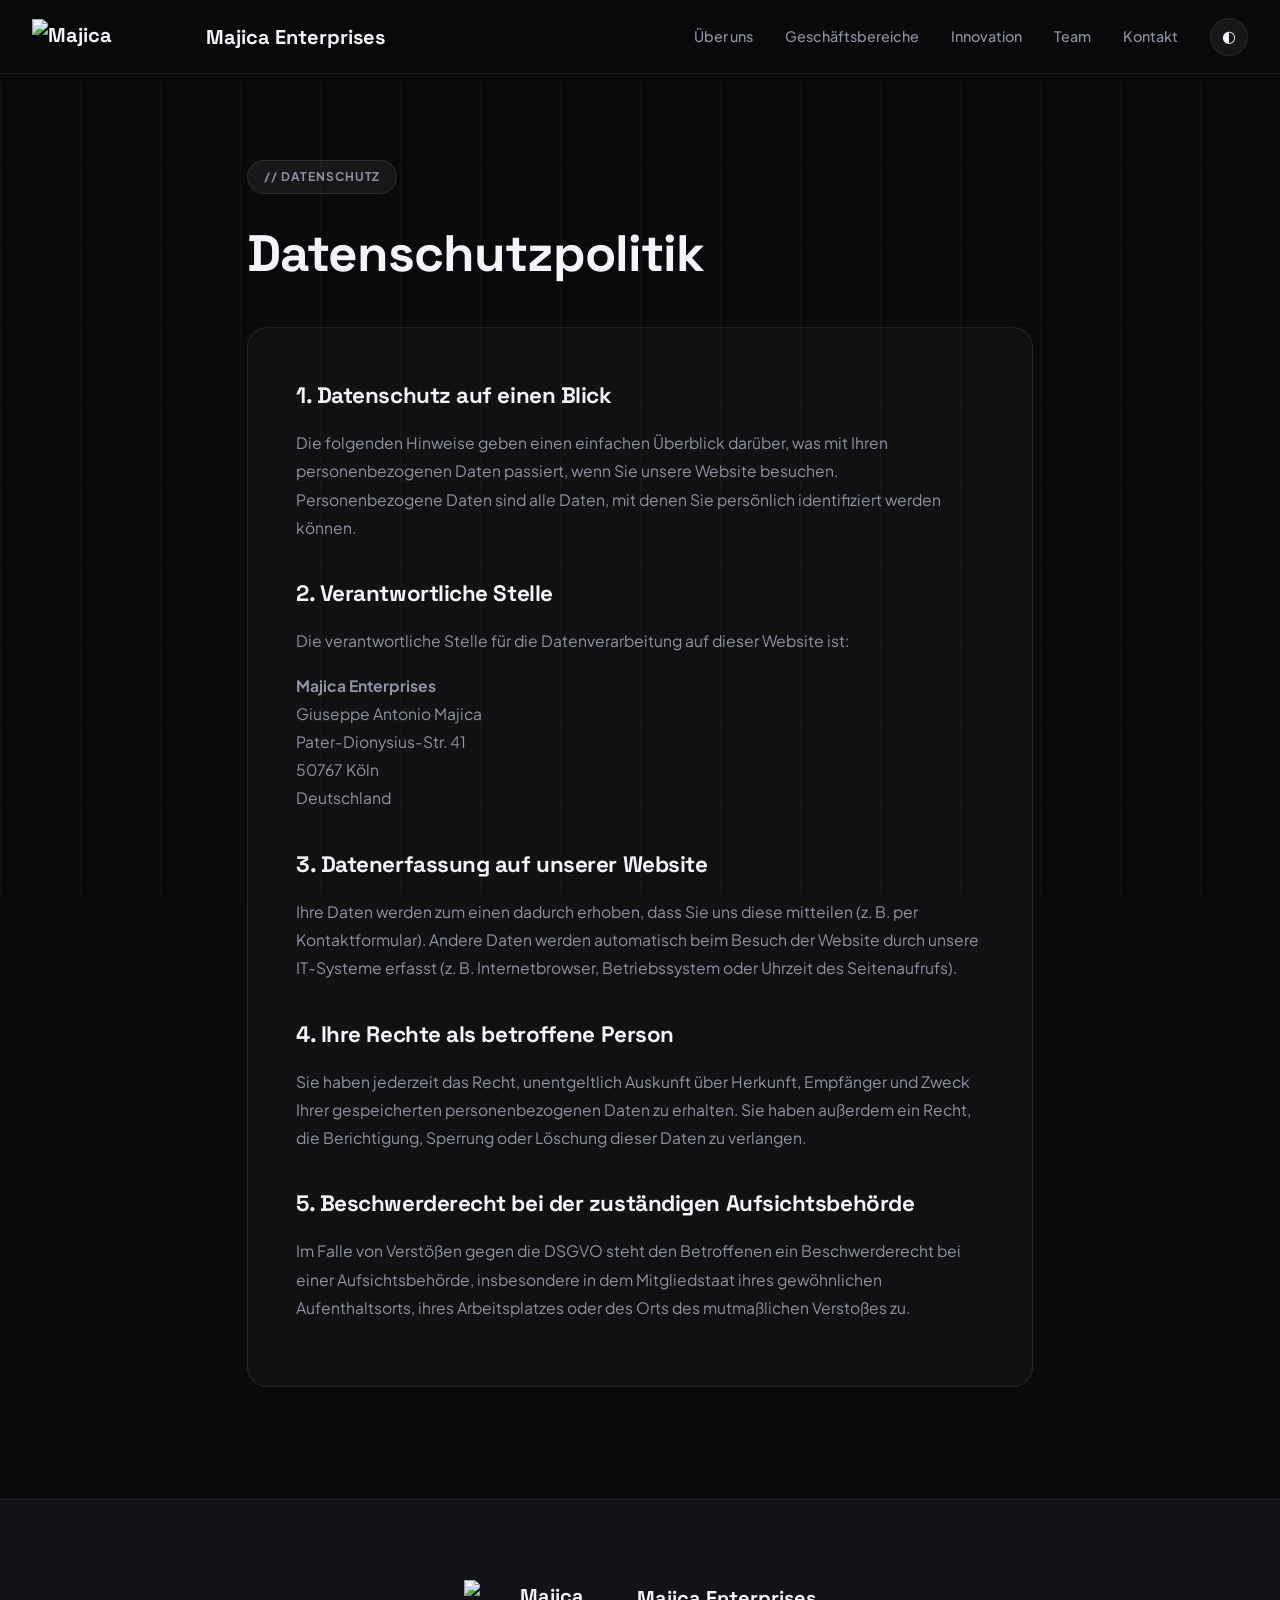
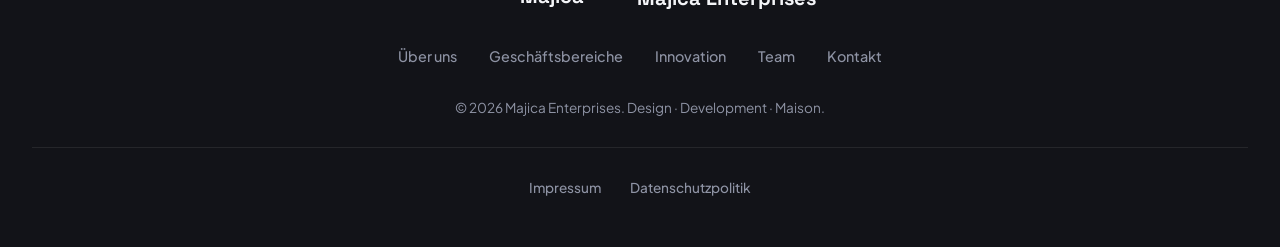
==== datenschutz/index.html @ 9a57e598 "Add files via upload" ====
<!DOCTYPE html>
<html lang="de" data-theme="dark">
<head>
    <meta charset="UTF-8">
    <meta name="viewport" content="width=device-width, initial-scale=1.0">
    <title>Datenschutzpolitik | Majica Enterprises</title>
    <link rel="stylesheet" href="../assets/style.css">
</head>
<body>
    <div class="bg-grid"></div>
    
    <nav>
        <div class="nav-container">
            <a href="../index.html" class="logo">

                <img src="../assets/logo-white.png" alt="Majica Enterprises Logo" class="logo-icon logo-for-dark-theme">
                <img src="../assets/logo-black.png" alt="Majica Enterprises Logo" class="logo-icon logo-for-light-theme">
    
                Majica Enterprises
            </a>
            <div class="nav-links">
                <a href="../ueber-uns/index.html">Über uns</a>
                <a href="../geschaeftsbereiche/index.html">Geschäftsbereiche</a>
                <a href="../innovation/index.html">Innovation</a>
                <a href="../team/index.html">Team</a>
                <a href="../kontakt/index.html">Kontakt</a>
                <button id="theme-toggle" title="Designmodus anpassen">◐</button>
            </div>
        </div>
    </nav>


    <section class="section" style="padding-top: 10rem;">
        <div class="container fade-up" style="max-width: 850px;">
            <div class="section-tag">// DATENSCHUTZ</div>
            <h1 style="font-size: 3.2rem; margin-bottom: 2rem;">Datenschutzpolitik</h1>
            
            <div class="legal-box">
                <h2>1. Datenschutz auf einen Blick</h2>
                <p>
                    Die folgenden Hinweise geben einen einfachen Überblick darüber, was mit Ihren personenbezogenen Daten passiert, wenn Sie unsere Website besuchen. Personenbezogene Daten sind alle Daten, mit denen Sie persönlich identifiziert werden können.
                </p>

                <h2>2. Verantwortliche Stelle</h2>
                <p>
                    Die verantwortliche Stelle für die Datenverarbeitung auf dieser Website ist:
                </p>
                <p>
                    <strong>Majica Enterprises</strong><br>
                    Giuseppe Antonio Majica<br>
                    Pater-Dionysius-Str. 41<br>
                    50767 Köln<br>
                    Deutschland
                </p>

                <h2>3. Datenerfassung auf unserer Website</h2>
                <p>
                    Ihre Daten werden zum einen dadurch erhoben, dass Sie uns diese mitteilen (z. B. per Kontaktformular). Andere Daten werden automatisch beim Besuch der Website durch unsere IT-Systeme erfasst (z. B. Internetbrowser, Betriebssystem oder Uhrzeit des Seitenaufrufs).
                </p>

                <h2>4. Ihre Rechte als betroffene Person</h2>
                <p>
                    Sie haben jederzeit das Recht, unentgeltlich Auskunft über Herkunft, Empfänger und Zweck Ihrer gespeicherten personenbezogenen Daten zu erhalten. Sie haben außerdem ein Recht, die Berichtigung, Sperrung oder Löschung dieser Daten zu verlangen.
                </p>

                <h2>5. Beschwerderecht bei der zuständigen Aufsichtsbehörde</h2>
                <p>
                    Im Falle von Verstößen gegen die DSGVO steht den Betroffenen ein Beschwerderecht bei einer Aufsichtsbehörde, insbesondere in dem Mitgliedstaat ihres gewöhnlichen Aufenthaltsorts, ihres Arbeitsplatzes oder des Orts des mutmaßlichen Verstoßes zu.
                </p>
            </div>
        </div>
    </section>


    <footer>
        <div class="container">
            <a href="../index.html" class="logo" style="justify-content: center; margin-bottom: 1.2rem;">

                <img src="../assets/logo-white.png" alt="Majica Enterprises Logo" class="logo-icon logo-for-dark-theme">
                <img src="../assets/logo-black.png" alt="Majica Enterprises Logo" class="logo-icon logo-for-light-theme">
    
                Majica Enterprises
            </a>
            <div class="footer-links">
                <a href="../ueber-uns/index.html">Über uns</a>
                <a href="../geschaeftsbereiche/index.html">Geschäftsbereiche</a>
                <a href="../innovation/index.html">Innovation</a>
                <a href="../team/index.html">Team</a>
                <a href="../kontakt/index.html">Kontakt</a>
            </div>
            <p style="color: var(--text-muted); font-size: 0.85rem; margin-top: 1rem;">© 2026 Majica Enterprises. Design · Development · Maison.</p>
            <div class="footer-legal">
                <a href="../impressum/index.html">Impressum</a>
                <a href="../datenschutz/index.html">Datenschutzpolitik</a>
            </div>
        </div>
    </footer>

    <script src="../assets/main.js"></script>
</body>
</html>
---- assets/style.css ----
@import url('https://fonts.googleapis.com/css2?family=Plus+Jakarta+Sans:wght@300;400;500;600;700&family=Space+Grotesk:wght@500;600;700&display=swap');

:root {
  --bg-main: #0A0A0C;
  --bg-sec: #121318;
  --text-main: #F4F5F8;
  --text-muted: #8E93A4;
  --card-bg: rgba(255, 255, 255, 0.03);
  --card-border: rgba(255, 255, 255, 0.08);
  --accent: #FFFFFF;
  --accent-soft: rgba(255, 255, 255, 0.06);
  --shadow-sm: 0 4px 20px rgba(0,0,0,0.5);
  --shadow-lg: 0 25px 50px rgba(0,0,0,0.8);
  --nav-bg: rgba(10, 10, 12, 0.85);
  --radius: 20px;
  --radius-sm: 12px;
  --transition: 0.35s cubic-bezier(0.16, 1, 0.3, 1);
}

[data-theme="light"] {
  --bg-main: #FAFAFC;
  --bg-sec: #F0F2F5;
  --text-main: #0D0E11;
  --text-muted: #626673;
  --card-bg: rgba(255, 255, 255, 0.8);
  --card-border: rgba(0, 0, 0, 0.08);
  --accent: #111111;
  --accent-soft: rgba(0, 0, 0, 0.04);
  --shadow-sm: 0 4px 20px rgba(0,0,0,0.05);
  --shadow-lg: 0 20px 40px rgba(0,0,0,0.1);
  --nav-bg: rgba(250, 250, 252, 0.85);
}

* { box-sizing: border-box; margin: 0; padding: 0; }

body {
  font-family: 'Plus Jakarta Sans', -apple-system, BlinkMacSystemFont, sans-serif;
  background-color: var(--bg-main);
  color: var(--text-main);
  line-height: 1.6;
  overflow-x: hidden;
  transition: background-color var(--transition), color var(--transition);
  -webkit-font-smoothing: antialiased;
}

h1, h2, h3, h4 { font-family: 'Space Grotesk', sans-serif; font-weight: 700; letter-spacing: -0.02em; }

.bg-grid {
  position: fixed; inset: 0; z-index: -1; pointer-events: none;
  background-image: linear-gradient(var(--card-border) 1px, transparent 1px), linear-gradient(90deg, var(--card-border) 1px, transparent 1px);
  background-size: 80px 80px;
  opacity: 0.3;
}

/* Navigation & Logo */
nav {
  position: fixed; top: 0; width: 100%; z-index: 100;
  background: var(--nav-bg); backdrop-filter: blur(20px); -webkit-backdrop-filter: blur(20px);
  border-bottom: 1px solid var(--card-border);
}
.nav-container {
  max-width: 1280px; margin: 0 auto; padding: 1.1rem 2rem;
  display: flex; justify-content: space-between; align-items: center;
}
.logo {
  font-family: 'Space Grotesk', sans-serif; font-size: 1.25rem; font-weight: 700;
  text-decoration: none; color: var(--text-main); display: flex; align-items: center; gap: 0.85rem;
}

/* LOGO IMAGE STYLING */
.logo-icon {
  height: 36px;
  width: auto;
  max-width: 160px;
  object-fit: contain;
  display: block;
  transition: filter var(--transition), opacity var(--transition);
}

/* 2-FILE METHOD: Show/Hide based on Theme */
[data-theme="dark"] .logo-for-light-theme { display: none !important; }
[data-theme="dark"] .logo-for-dark-theme { display: inline-block !important; }

[data-theme="light"] .logo-for-light-theme { display: inline-block !important; }
[data-theme="light"] .logo-for-dark-theme { display: none !important; }

/* 1-FILE METHOD: Auto Invert if user only uses logo.png */
[data-theme="light"] .logo-auto-invert {
  filter: brightness(0);
}

.nav-links { display: flex; gap: 2rem; align-items: center; }
.nav-links a {
  text-decoration: none; color: var(--text-muted); font-size: 0.9rem; font-weight: 500;
  transition: color var(--transition);
}
.nav-links a:hover, .nav-links a.active { color: var(--text-main); }
#theme-toggle {
  background: var(--accent-soft); border: 1px solid var(--card-border); cursor: pointer;
  color: var(--text-main); font-size: 1rem; display: flex; align-items: center; justify-content: center;
  width: 38px; height: 38px; border-radius: 50%; transition: all var(--transition);
}
#theme-toggle:hover { transform: scale(1.08); border-color: var(--text-main); }

/* Layout & Containers */
.container { max-width: 1280px; margin: 0 auto; padding: 0 2rem; }
.section { padding: 7rem 0; position: relative; }
.text-center { text-align: center; }
.gradient-text { background: linear-gradient(135deg, var(--text-main) 30%, var(--text-muted) 100%); -webkit-background-clip: text; -webkit-text-fill-color: transparent; }

.section-tag {
  display: inline-flex; align-items: center; gap: 0.5rem;
  padding: 0.4rem 1rem; border-radius: 30px;
  background: var(--accent-soft); border: 1px solid var(--card-border);
  font-size: 0.75rem; font-weight: 700; text-transform: uppercase; letter-spacing: 0.08em;
  color: var(--text-muted); margin-bottom: 1.2rem;
}

/* APPLE-STYLE 3D SCROLL REVEAL HERO */
.scroll-hero-container { height: 300vh; position: relative; }
.scroll-hero-sticky {
  position: sticky; top: 0; height: 100vh;
  display: flex; flex-direction: column; align-items: center; justify-content: center;
  overflow: hidden; perspective: 1200px;
}

.hero-header-reveal {
  text-align: center; margin-bottom: 2rem;
  transition: opacity 0.3s ease, transform 0.3s ease;
}
.hero-header-reveal h1 { font-size: 4.2rem; line-height: 1.1; margin-bottom: 0.8rem; }
.hero-header-reveal p { font-size: 1.25rem; color: var(--text-muted); max-width: 680px; margin: 0 auto; }

.reveal-stage {
  width: 90%; max-width: 1100px;
  background: var(--bg-sec);
  border: 1px solid var(--card-border);
  border-radius: 28px;
  padding: 3rem;
  box-shadow: var(--shadow-lg);
  transform-style: preserve-3d;
  will-change: transform, opacity, filter;
  transform: rotateX(55deg) translateY(120px) scale(0.65);
  opacity: 0;
  filter: blur(12px);
  transition: border-color var(--transition);
}

.reveal-grid { display: grid; grid-template-columns: repeat(3, 1fr); gap: 2rem; }

.reveal-card {
  background: var(--card-bg); border: 1px solid var(--card-border);
  border-radius: var(--radius); padding: 2.2rem;
  transition: all 0.4s cubic-bezier(0.16, 1, 0.3, 1);
  display: flex; flex-direction: column; justify-content: space-between;
  min-height: 280px; position: relative; overflow: hidden;
  opacity: 0.4;
  transform: translateY(20px);
}

.reveal-card.active {
  opacity: 1;
  transform: translateY(0);
  border-color: var(--text-main);
  background: var(--accent-soft);
  box-shadow: 0 10px 35px rgba(0,0,0,0.3);
}

.reveal-num {
  font-family: 'Space Grotesk'; font-size: 3rem; font-weight: 700;
  opacity: 0.15; position: absolute; top: 1.2rem; right: 1.5rem;
}
.reveal-card h3 { font-size: 1.4rem; margin-bottom: 0.6rem; margin-top: 1rem; }
.reveal-card p { font-size: 0.92rem; color: var(--text-muted); line-height: 1.6; }

.reveal-indicator { display: flex; gap: 0.5rem; justify-content: center; margin-top: 2.5rem; }
.dot {
  width: 32px; height: 4px; border-radius: 4px; background: var(--card-border);
  transition: all 0.3s ease;
}
.dot.active { background: var(--text-main); width: 50px; }

/* Cards & Grid */
.grid { display: grid; grid-template-columns: repeat(auto-fit, minmax(320px, 1fr)); gap: 2rem; }
.card {
  background: var(--card-bg); border: 1px solid var(--card-border); border-radius: var(--radius);
  padding: 2.5rem; box-shadow: var(--shadow-sm); transition: all var(--transition);
}
.card:hover { transform: translateY(-6px); box-shadow: var(--shadow-lg); border-color: var(--text-main); }

/* Buttons */
.btn {
  display: inline-flex; align-items: center; justify-content: center; gap: 0.6rem; padding: 0.95rem 2.2rem; border-radius: 30px; font-weight: 600; text-decoration: none;
  transition: all var(--transition); cursor: pointer; border: none; font-family: 'Plus Jakarta Sans'; font-size: 0.95rem;
}
.btn-primary { background: var(--text-main); color: var(--bg-main); box-shadow: var(--shadow-sm); }
.btn-primary:hover { transform: translateY(-2px); opacity: 0.92; box-shadow: var(--shadow-lg); }
.btn-secondary { background: var(--accent-soft); color: var(--text-main); border: 1px solid var(--card-border); }
.btn-secondary:hover { background: var(--card-border); border-color: var(--text-main); }

/* Form Elements */
input, textarea { width: 100%; padding: 1rem 1.2rem; margin-bottom: 1.2rem; border-radius: 12px; border: 1px solid var(--card-border); background: var(--bg-sec); color: var(--text-main); font-family: 'Plus Jakarta Sans'; font-size: 0.95rem; transition: border-color var(--transition); }
input:focus, textarea:focus { outline: none; border-color: var(--text-main); }

/* Animations */
.fade-up { opacity: 0; transform: translateY(25px); transition: opacity 0.7s ease-out, transform 0.7s ease-out; }
.fade-up.is-visible { opacity: 1; transform: translateY(0); }

/* Legal Text Styles */
.legal-box {
  background: var(--card-bg); border: 1px solid var(--card-border); border-radius: var(--radius); padding: 3rem; line-height: 1.8;
}
.legal-box h2 { font-size: 1.4rem; margin-top: 2rem; margin-bottom: 0.8rem; color: var(--text-main); }
.legal-box h2:first-child { margin-top: 0; }
.legal-box p, .legal-box address { font-style: normal; color: var(--text-muted); margin-bottom: 1rem; font-size: 0.98rem; }
.legal-box a { color: var(--text-main); text-decoration: underline; word-break: break-all; }

/* Footer */
footer { background: var(--bg-sec); padding: 5rem 0 3rem; border-top: 1px solid var(--card-border); text-align: center; }
.footer-links { display: flex; justify-content: center; gap: 2rem; margin: 1.8rem 0; flex-wrap: wrap; }
.footer-links a { color: var(--text-muted); text-decoration: none; font-size: 0.9rem; transition: color var(--transition); font-weight: 500; }
.footer-links a:hover { color: var(--text-main); }
.footer-legal { display: flex; justify-content: center; gap: 1.8rem; margin-top: 1.8rem; border-top: 1px solid var(--card-border); padding-top: 1.8rem; }
.footer-legal a { color: var(--text-muted); font-size: 0.85rem; text-decoration: none; font-weight: 500; transition: color var(--transition); }
.footer-legal a:hover { color: var(--text-main); }

@media (max-width: 992px) {
  .hero-header-reveal h1 { font-size: 2.8rem; }
  .reveal-grid { grid-template-columns: 1fr; gap: 1rem; }
  .scroll-hero-container { height: auto; }
  .scroll-hero-sticky { position: relative; height: auto; padding: 7rem 0 3rem; }
  .reveal-stage { transform: none !important; opacity: 1 !important; filter: none !important; width: 100%; padding: 1.5rem; }
  .reveal-card { opacity: 1 !important; transform: none !important; }
}
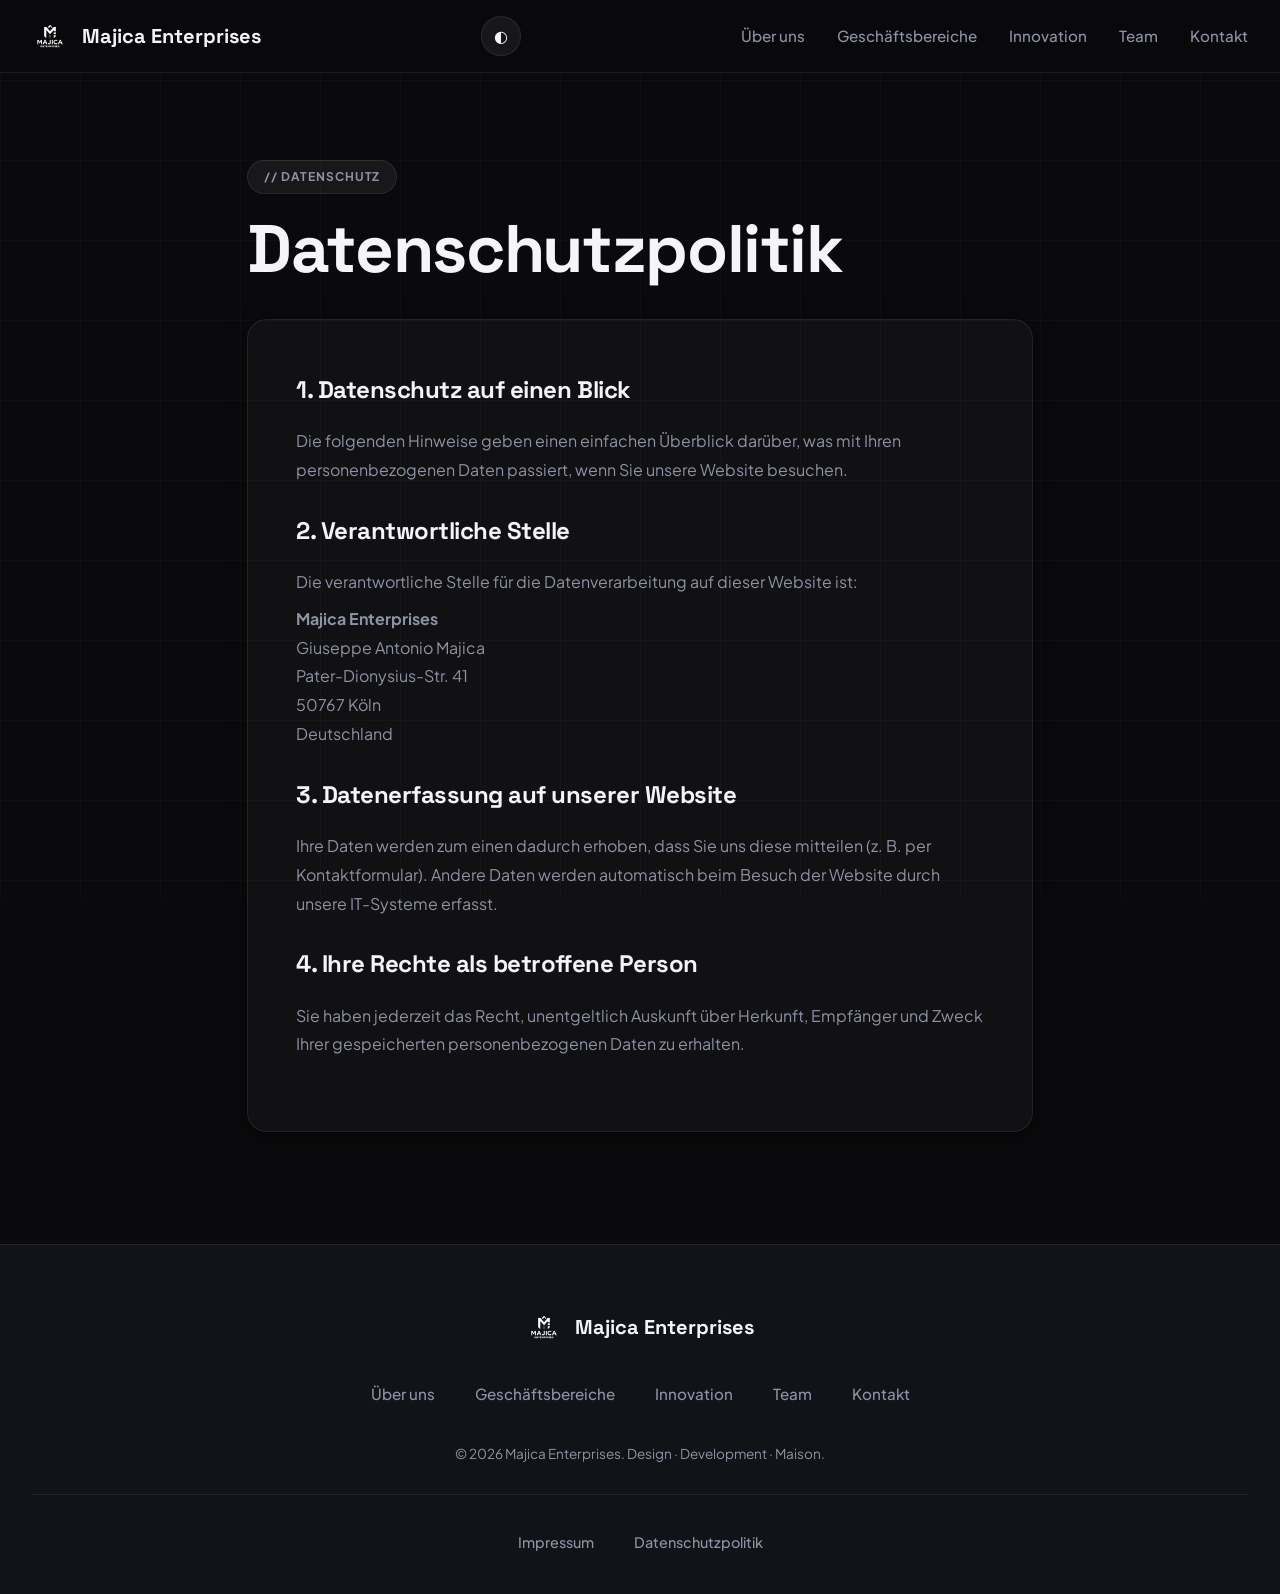
==== commit 01904383: "Add files via upload" ====
--- a/datenschutz/index.html
+++ b/datenschutz/index.html
@@ -2,9 +2,48 @@
 <html lang="de" data-theme="dark">
 <head>
     <meta charset="UTF-8">
-    <meta name="viewport" content="width=device-width, initial-scale=1.0">
+    <meta name="viewport" content="width=device-width, initial-scale=1.0, maximum-scale=5.0">
     <title>Datenschutzpolitik | Majica Enterprises</title>
+    
+    <!-- SEO Meta Tags -->
+    <meta name="description" content="Datenschutzerklärung von Majica Enterprises. Informationen zur Erfassung und Verarbeitung Ihrer Daten.">
+    <meta name="author" content="Majica Enterprises">
+    <meta name="robots" content="index, follow">
+    
+    <!-- Open Graph / Social Media -->
+    <meta property="og:title" content="Datenschutzpolitik | Majica Enterprises">
+    <meta property="og:description" content="Datenschutzerklärung von Majica Enterprises. Informationen zur Erfassung und Verarbeitung Ihrer Daten.">
+    <meta property="og:type" content="website">
+    <meta property="og:url" content="https://majica-enterprises.com/datenschutz/">
+    <meta property="og:site_name" content="Majica Enterprises">
+    
+    <!-- Twitter Card -->
+    <meta name="twitter:card" content="summary_large_image">
+    <meta name="twitter:title" content="Datenschutzpolitik | Majica Enterprises">
+    <meta name="twitter:description" content="Datenschutzerklärung von Majica Enterprises. Informationen zur Erfassung und Verarbeitung Ihrer Daten.">
+    
+    <!-- Favicons (Safari & Alle Browser Kompatibilität) -->
+    <link rel="icon" type="image/png" href="../assets/favicon.png">
+    <link rel="apple-touch-icon" href="../assets/favicon.png">
+    
+    <!-- Stylesheets -->
     <link rel="stylesheet" href="../assets/style.css">
+    
+    <!-- JSON-LD Structured Data -->
+    <script type="application/ld+json">
+    {
+      "@context": "https://schema.org",
+      "@type": "Organization",
+      "name": "Majica Enterprises",
+      "url": "https://majica-enterprises.com",
+      "logo": "https://majica-enterprises.com/assets/logo-white.png",
+      "contactPoint": {
+        "@type": "ContactPoint",
+        "email": "kontakt@majica-enterprises.com",
+        "contactType": "customer service"
+      }
+    }
+    </script>
 </head>
 <body>
     <div class="bg-grid"></div>
@@ -18,34 +57,40 @@
     
                 Majica Enterprises
             </a>
-            <div class="nav-links">
+            
+            <div class="nav-actions">
+                <button id="theme-toggle" title="Designmodus anpassen" aria-label="Theme umschalten">◐</button>
+                <button class="mobile-menu-btn" id="mobile-menu-btn" aria-label="Menü öffnen">☰</button>
+            </div>
+            
+            <div class="nav-links" id="nav-links">
                 <a href="../ueber-uns/index.html">Über uns</a>
                 <a href="../geschaeftsbereiche/index.html">Geschäftsbereiche</a>
                 <a href="../innovation/index.html">Innovation</a>
                 <a href="../team/index.html">Team</a>
                 <a href="../kontakt/index.html">Kontakt</a>
-                <button id="theme-toggle" title="Designmodus anpassen">◐</button>
             </div>
         </div>
     </nav>
 
+    <main>
 
-    <section class="section" style="padding-top: 10rem;">
+    <section class="section" style="padding-top: clamp(6rem, 15vw, 10rem);">
         <div class="container fade-up" style="max-width: 850px;">
             <div class="section-tag">// DATENSCHUTZ</div>
-            <h1 style="font-size: 3.2rem; margin-bottom: 2rem;">Datenschutzpolitik</h1>
+            <h1>Datenschutzpolitik</h1>
             
-            <div class="legal-box">
-                <h2>1. Datenschutz auf einen Blick</h2>
-                <p>
-                    Die folgenden Hinweise geben einen einfachen Überblick darüber, was mit Ihren personenbezogenen Daten passiert, wenn Sie unsere Website besuchen. Personenbezogene Daten sind alle Daten, mit denen Sie persönlich identifiziert werden können.
+            <div class="card" style="margin-top: 2rem; padding: clamp(2rem, 4vw, 3rem); line-height: 1.8;">
+                <h2 style="font-size: 1.5rem;">1. Datenschutz auf einen Blick</h2>
+                <p style="color: var(--text-muted); margin-bottom: 1.5rem;">
+                    Die folgenden Hinweise geben einen einfachen Überblick darüber, was mit Ihren personenbezogenen Daten passiert, wenn Sie unsere Website besuchen.
                 </p>
 
-                <h2>2. Verantwortliche Stelle</h2>
-                <p>
+                <h2 style="font-size: 1.5rem;">2. Verantwortliche Stelle</h2>
+                <p style="color: var(--text-muted); margin-bottom: 0.5rem;">
                     Die verantwortliche Stelle für die Datenverarbeitung auf dieser Website ist:
                 </p>
-                <p>
+                <p style="color: var(--text-muted); margin-bottom: 1.5rem;">
                     <strong>Majica Enterprises</strong><br>
                     Giuseppe Antonio Majica<br>
                     Pater-Dionysius-Str. 41<br>
@@ -53,24 +98,20 @@
                     Deutschland
                 </p>
 
-                <h2>3. Datenerfassung auf unserer Website</h2>
-                <p>
-                    Ihre Daten werden zum einen dadurch erhoben, dass Sie uns diese mitteilen (z. B. per Kontaktformular). Andere Daten werden automatisch beim Besuch der Website durch unsere IT-Systeme erfasst (z. B. Internetbrowser, Betriebssystem oder Uhrzeit des Seitenaufrufs).
+                <h2 style="font-size: 1.5rem;">3. Datenerfassung auf unserer Website</h2>
+                <p style="color: var(--text-muted); margin-bottom: 1.5rem;">
+                    Ihre Daten werden zum einen dadurch erhoben, dass Sie uns diese mitteilen (z. B. per Kontaktformular). Andere Daten werden automatisch beim Besuch der Website durch unsere IT-Systeme erfasst.
                 </p>
 
-                <h2>4. Ihre Rechte als betroffene Person</h2>
-                <p>
-                    Sie haben jederzeit das Recht, unentgeltlich Auskunft über Herkunft, Empfänger und Zweck Ihrer gespeicherten personenbezogenen Daten zu erhalten. Sie haben außerdem ein Recht, die Berichtigung, Sperrung oder Löschung dieser Daten zu verlangen.
-                </p>
-
-                <h2>5. Beschwerderecht bei der zuständigen Aufsichtsbehörde</h2>
-                <p>
-                    Im Falle von Verstößen gegen die DSGVO steht den Betroffenen ein Beschwerderecht bei einer Aufsichtsbehörde, insbesondere in dem Mitgliedstaat ihres gewöhnlichen Aufenthaltsorts, ihres Arbeitsplatzes oder des Orts des mutmaßlichen Verstoßes zu.
+                <h2 style="font-size: 1.5rem;">4. Ihre Rechte als betroffene Person</h2>
+                <p style="color: var(--text-muted); margin-bottom: 1.5rem;">
+                    Sie haben jederzeit das Recht, unentgeltlich Auskunft über Herkunft, Empfänger und Zweck Ihrer gespeicherten personenbezogenen Daten zu erhalten.
                 </p>
             </div>
         </div>
     </section>
 
+    </main>
 
     <footer>
         <div class="container">
--- a/assets/style.css
+++ b/assets/style.css
@@ -33,6 +33,10 @@
 
 * { box-sizing: border-box; margin: 0; padding: 0; }
 
+html {
+  scroll-behavior: smooth;
+}
+
 body {
   font-family: 'Plus Jakarta Sans', -apple-system, BlinkMacSystemFont, sans-serif;
   background-color: var(--bg-main);
@@ -43,7 +47,11 @@
   -webkit-font-smoothing: antialiased;
 }
 
-h1, h2, h3, h4 { font-family: 'Space Grotesk', sans-serif; font-weight: 700; letter-spacing: -0.02em; }
+/* Fluid Typography for perfect scaling on all devices */
+h1 { font-family: 'Space Grotesk', sans-serif; font-weight: 700; letter-spacing: -0.02em; font-size: clamp(2.5rem, 6vw, 4.2rem); line-height: 1.1; margin-bottom: 0.8rem; }
+h2 { font-family: 'Space Grotesk', sans-serif; font-weight: 700; letter-spacing: -0.02em; font-size: clamp(2rem, 4.5vw, 3.5rem); margin-bottom: 1rem; }
+h3 { font-family: 'Space Grotesk', sans-serif; font-weight: 700; letter-spacing: -0.01em; font-size: clamp(1.2rem, 2vw, 1.5rem); margin-bottom: 0.6rem; margin-top: 1rem;}
+h4 { font-family: 'Space Grotesk', sans-serif; font-weight: 700; font-size: 1.2rem; }
 
 .bg-grid {
   position: fixed; inset: 0; z-index: -1; pointer-events: none;
@@ -54,57 +62,55 @@
 
 /* Navigation & Logo */
 nav {
-  position: fixed; top: 0; width: 100%; z-index: 100;
+  position: fixed; top: 0; width: 100%; z-index: 1000;
   background: var(--nav-bg); backdrop-filter: blur(20px); -webkit-backdrop-filter: blur(20px);
   border-bottom: 1px solid var(--card-border);
 }
 .nav-container {
-  max-width: 1280px; margin: 0 auto; padding: 1.1rem 2rem;
+  max-width: 1280px; margin: 0 auto; padding: 1rem 2rem;
   display: flex; justify-content: space-between; align-items: center;
 }
 .logo {
   font-family: 'Space Grotesk', sans-serif; font-size: 1.25rem; font-weight: 700;
   text-decoration: none; color: var(--text-main); display: flex; align-items: center; gap: 0.85rem;
-}
-
-/* LOGO IMAGE STYLING */
+  z-index: 1001;
+}
+
 .logo-icon {
-  height: 36px;
-  width: auto;
-  max-width: 160px;
-  object-fit: contain;
-  display: block;
+  height: 36px; width: auto; max-width: 160px; object-fit: contain; display: block;
   transition: filter var(--transition), opacity var(--transition);
 }
 
-/* 2-FILE METHOD: Show/Hide based on Theme */
 [data-theme="dark"] .logo-for-light-theme { display: none !important; }
 [data-theme="dark"] .logo-for-dark-theme { display: inline-block !important; }
-
 [data-theme="light"] .logo-for-light-theme { display: inline-block !important; }
 [data-theme="light"] .logo-for-dark-theme { display: none !important; }
 
-/* 1-FILE METHOD: Auto Invert if user only uses logo.png */
-[data-theme="light"] .logo-auto-invert {
-  filter: brightness(0);
-}
-
+/* Desktop Navigation */
 .nav-links { display: flex; gap: 2rem; align-items: center; }
 .nav-links a {
-  text-decoration: none; color: var(--text-muted); font-size: 0.9rem; font-weight: 500;
+  text-decoration: none; color: var(--text-muted); font-size: 0.95rem; font-weight: 500;
   transition: color var(--transition);
 }
 .nav-links a:hover, .nav-links a.active { color: var(--text-main); }
+
 #theme-toggle {
   background: var(--accent-soft); border: 1px solid var(--card-border); cursor: pointer;
   color: var(--text-main); font-size: 1rem; display: flex; align-items: center; justify-content: center;
-  width: 38px; height: 38px; border-radius: 50%; transition: all var(--transition);
+  width: 40px; height: 40px; border-radius: 50%; transition: all var(--transition);
 }
 #theme-toggle:hover { transform: scale(1.08); border-color: var(--text-main); }
 
+/* Mobile Menu Button */
+.mobile-menu-btn {
+  display: none; background: transparent; border: none; color: var(--text-main);
+  font-size: 1.8rem; cursor: pointer; z-index: 1001; width: 44px; height: 44px;
+  align-items: center; justify-content: center;
+}
+
 /* Layout & Containers */
-.container { max-width: 1280px; margin: 0 auto; padding: 0 2rem; }
-.section { padding: 7rem 0; position: relative; }
+.container { max-width: 1280px; margin: 0 auto; padding: 0 2rem; width: 100%; }
+.section { padding: clamp(4rem, 10vw, 7rem) 0; position: relative; }
 .text-center { text-align: center; }
 .gradient-text { background: linear-gradient(135deg, var(--text-main) 30%, var(--text-muted) 100%); -webkit-background-clip: text; -webkit-text-fill-color: transparent; }
 
@@ -121,77 +127,57 @@
 .scroll-hero-sticky {
   position: sticky; top: 0; height: 100vh;
   display: flex; flex-direction: column; align-items: center; justify-content: center;
-  overflow: hidden; perspective: 1200px;
-}
-
-.hero-header-reveal {
-  text-align: center; margin-bottom: 2rem;
-  transition: opacity 0.3s ease, transform 0.3s ease;
-}
-.hero-header-reveal h1 { font-size: 4.2rem; line-height: 1.1; margin-bottom: 0.8rem; }
-.hero-header-reveal p { font-size: 1.25rem; color: var(--text-muted); max-width: 680px; margin: 0 auto; }
+  overflow: hidden; perspective: 1200px; padding: 0 1rem;
+}
+
+.hero-header-reveal { text-align: center; margin-bottom: 2rem; transition: opacity 0.3s ease, transform 0.3s ease; width: 100%; }
+.hero-header-reveal p { font-size: clamp(1rem, 2vw, 1.25rem); color: var(--text-muted); max-width: 680px; margin: 0 auto; }
 
 .reveal-stage {
-  width: 90%; max-width: 1100px;
-  background: var(--bg-sec);
-  border: 1px solid var(--card-border);
-  border-radius: 28px;
-  padding: 3rem;
-  box-shadow: var(--shadow-lg);
-  transform-style: preserve-3d;
-  will-change: transform, opacity, filter;
-  transform: rotateX(55deg) translateY(120px) scale(0.65);
-  opacity: 0;
-  filter: blur(12px);
+  width: 90%; max-width: 1100px; background: var(--bg-sec); border: 1px solid var(--card-border);
+  border-radius: 28px; padding: clamp(1.5rem, 4vw, 3rem); box-shadow: var(--shadow-lg);
+  transform-style: preserve-3d; will-change: transform, opacity, filter;
+  transform: rotateX(55deg) translateY(120px) scale(0.65); opacity: 0; filter: blur(12px);
   transition: border-color var(--transition);
 }
 
-.reveal-grid { display: grid; grid-template-columns: repeat(3, 1fr); gap: 2rem; }
+.reveal-grid { display: grid; grid-template-columns: repeat(3, 1fr); gap: clamp(1rem, 2vw, 2rem); }
 
 .reveal-card {
-  background: var(--card-bg); border: 1px solid var(--card-border);
-  border-radius: var(--radius); padding: 2.2rem;
-  transition: all 0.4s cubic-bezier(0.16, 1, 0.3, 1);
+  background: var(--card-bg); border: 1px solid var(--card-border); border-radius: var(--radius);
+  padding: clamp(1.5rem, 3vw, 2.2rem); transition: all 0.4s cubic-bezier(0.16, 1, 0.3, 1);
   display: flex; flex-direction: column; justify-content: space-between;
-  min-height: 280px; position: relative; overflow: hidden;
-  opacity: 0.4;
-  transform: translateY(20px);
+  min-height: 280px; position: relative; overflow: hidden; opacity: 0.4; transform: translateY(20px);
 }
 
 .reveal-card.active {
-  opacity: 1;
-  transform: translateY(0);
-  border-color: var(--text-main);
-  background: var(--accent-soft);
-  box-shadow: 0 10px 35px rgba(0,0,0,0.3);
-}
-
-.reveal-num {
-  font-family: 'Space Grotesk'; font-size: 3rem; font-weight: 700;
-  opacity: 0.15; position: absolute; top: 1.2rem; right: 1.5rem;
-}
-.reveal-card h3 { font-size: 1.4rem; margin-bottom: 0.6rem; margin-top: 1rem; }
-.reveal-card p { font-size: 0.92rem; color: var(--text-muted); line-height: 1.6; }
+  opacity: 1; transform: translateY(0); border-color: var(--text-main);
+  background: var(--accent-soft); box-shadow: 0 10px 35px rgba(0,0,0,0.3);
+}
+
+.reveal-num { font-family: 'Space Grotesk'; font-size: 3rem; font-weight: 700; opacity: 0.15; position: absolute; top: 1.2rem; right: 1.5rem; }
+.reveal-card p { font-size: 0.95rem; color: var(--text-muted); line-height: 1.6; }
 
 .reveal-indicator { display: flex; gap: 0.5rem; justify-content: center; margin-top: 2.5rem; }
-.dot {
-  width: 32px; height: 4px; border-radius: 4px; background: var(--card-border);
-  transition: all 0.3s ease;
-}
+.dot { width: 32px; height: 4px; border-radius: 4px; background: var(--card-border); transition: all 0.3s ease; }
 .dot.active { background: var(--text-main); width: 50px; }
 
 /* Cards & Grid */
-.grid { display: grid; grid-template-columns: repeat(auto-fit, minmax(320px, 1fr)); gap: 2rem; }
+.grid { display: grid; grid-template-columns: repeat(auto-fit, minmax(280px, 1fr)); gap: clamp(1.5rem, 3vw, 2.5rem); }
 .card {
   background: var(--card-bg); border: 1px solid var(--card-border); border-radius: var(--radius);
-  padding: 2.5rem; box-shadow: var(--shadow-sm); transition: all var(--transition);
+  padding: clamp(1.5rem, 4vw, 2.5rem); box-shadow: var(--shadow-sm); transition: all var(--transition);
+  display: flex; flex-direction: column; height: 100%;
 }
 .card:hover { transform: translateY(-6px); box-shadow: var(--shadow-lg); border-color: var(--text-main); }
-
-/* Buttons */
+.card p { flex-grow: 1; } /* Pushes buttons to bottom */
+
+/* Buttons - Touch target minimum 44px for Mobile UI/UX */
 .btn {
-  display: inline-flex; align-items: center; justify-content: center; gap: 0.6rem; padding: 0.95rem 2.2rem; border-radius: 30px; font-weight: 600; text-decoration: none;
-  transition: all var(--transition); cursor: pointer; border: none; font-family: 'Plus Jakarta Sans'; font-size: 0.95rem;
+  display: inline-flex; align-items: center; justify-content: center; gap: 0.6rem; 
+  padding: 1rem 2.2rem; border-radius: 30px; font-weight: 600; text-decoration: none;
+  transition: all var(--transition); cursor: pointer; border: none; font-family: 'Plus Jakarta Sans'; font-size: 1rem;
+  min-height: 48px; /* Important for Mobile */
 }
 .btn-primary { background: var(--text-main); color: var(--bg-main); box-shadow: var(--shadow-sm); }
 .btn-primary:hover { transform: translateY(-2px); opacity: 0.92; box-shadow: var(--shadow-lg); }
@@ -199,36 +185,61 @@
 .btn-secondary:hover { background: var(--card-border); border-color: var(--text-main); }
 
 /* Form Elements */
-input, textarea { width: 100%; padding: 1rem 1.2rem; margin-bottom: 1.2rem; border-radius: 12px; border: 1px solid var(--card-border); background: var(--bg-sec); color: var(--text-main); font-family: 'Plus Jakarta Sans'; font-size: 0.95rem; transition: border-color var(--transition); }
+input, textarea { 
+  width: 100%; padding: 1.2rem; margin-bottom: 1.2rem; border-radius: 12px; border: 1px solid var(--card-border); 
+  background: var(--bg-sec); color: var(--text-main); font-family: 'Plus Jakarta Sans'; font-size: 1rem; 
+  transition: border-color var(--transition); min-height: 50px; 
+}
 input:focus, textarea:focus { outline: none; border-color: var(--text-main); }
 
 /* Animations */
 .fade-up { opacity: 0; transform: translateY(25px); transition: opacity 0.7s ease-out, transform 0.7s ease-out; }
 .fade-up.is-visible { opacity: 1; transform: translateY(0); }
 
-/* Legal Text Styles */
-.legal-box {
-  background: var(--card-bg); border: 1px solid var(--card-border); border-radius: var(--radius); padding: 3rem; line-height: 1.8;
-}
-.legal-box h2 { font-size: 1.4rem; margin-top: 2rem; margin-bottom: 0.8rem; color: var(--text-main); }
-.legal-box h2:first-child { margin-top: 0; }
-.legal-box p, .legal-box address { font-style: normal; color: var(--text-muted); margin-bottom: 1rem; font-size: 0.98rem; }
-.legal-box a { color: var(--text-main); text-decoration: underline; word-break: break-all; }
-
 /* Footer */
-footer { background: var(--bg-sec); padding: 5rem 0 3rem; border-top: 1px solid var(--card-border); text-align: center; }
-.footer-links { display: flex; justify-content: center; gap: 2rem; margin: 1.8rem 0; flex-wrap: wrap; }
-.footer-links a { color: var(--text-muted); text-decoration: none; font-size: 0.9rem; transition: color var(--transition); font-weight: 500; }
+footer { background: var(--bg-sec); padding: 4rem 0 2rem; border-top: 1px solid var(--card-border); text-align: center; }
+.footer-links { display: flex; justify-content: center; gap: 1.5rem; margin: 1.8rem 0; flex-wrap: wrap; }
+.footer-links a { color: var(--text-muted); text-decoration: none; font-size: 0.95rem; transition: color var(--transition); font-weight: 500; padding: 0.5rem; }
 .footer-links a:hover { color: var(--text-main); }
-.footer-legal { display: flex; justify-content: center; gap: 1.8rem; margin-top: 1.8rem; border-top: 1px solid var(--card-border); padding-top: 1.8rem; }
-.footer-legal a { color: var(--text-muted); font-size: 0.85rem; text-decoration: none; font-weight: 500; transition: color var(--transition); }
+.footer-legal { display: flex; justify-content: center; gap: 1.5rem; margin-top: 1.8rem; border-top: 1px solid var(--card-border); padding-top: 1.8rem; flex-wrap: wrap; }
+.footer-legal a { color: var(--text-muted); font-size: 0.9rem; text-decoration: none; font-weight: 500; transition: color var(--transition); padding: 0.5rem;}
 .footer-legal a:hover { color: var(--text-main); }
 
+/* RESPONSIVE MEDIA QUERIES */
+
 @media (max-width: 992px) {
-  .hero-header-reveal h1 { font-size: 2.8rem; }
-  .reveal-grid { grid-template-columns: 1fr; gap: 1rem; }
+  .reveal-grid { grid-template-columns: 1fr; }
   .scroll-hero-container { height: auto; }
-  .scroll-hero-sticky { position: relative; height: auto; padding: 7rem 0 3rem; }
-  .reveal-stage { transform: none !important; opacity: 1 !important; filter: none !important; width: 100%; padding: 1.5rem; }
-  .reveal-card { opacity: 1 !important; transform: none !important; }
-}
+  .scroll-hero-sticky { position: relative; height: auto; padding: 7rem 0 2rem; }
+  .reveal-stage { transform: none !important; opacity: 1 !important; filter: none !important; width: 100%; }
+  .reveal-card { opacity: 1 !important; transform: none !important; min-height: auto; }
+  .reveal-indicator { display: none; } /* Hide dots on mobile */
+}
+
+@media (max-width: 768px) {
+  .nav-container { padding: 1rem; }
+  .mobile-menu-btn { display: flex; }
+  .nav-links {
+    position: fixed; top: 0; right: -100%; width: 100%; height: 100vh;
+    background: var(--nav-bg); flex-direction: column; justify-content: center;
+    backdrop-filter: blur(25px); -webkit-backdrop-filter: blur(25px);
+    transition: right 0.4s cubic-bezier(0.16, 1, 0.3, 1); padding: 2rem;
+  }
+  .nav-links.active { right: 0; }
+  .nav-links a { font-size: 1.5rem; margin: 0.5rem 0; }
+  .nav-actions { display: flex; gap: 1rem; align-items: center; }
+  
+  .grid { grid-template-columns: 1fr; } /* Stack cards on mobile */
+  .contact-grid { display: flex; flex-direction: column; gap: 2rem; }
+}
+
+@media (max-width: 480px) {
+  .logo { font-size: 1.1rem; }
+  .logo-icon { height: 28px; }
+  .btn { width: 100%; } /* Full width buttons on small phones */
+}
+
+/* Fix for touch devices to avoid sticky hover states */
+@media (hover: none) {
+  .card:hover { transform: none; box-shadow: var(--shadow-sm); border-color: var(--card-border); }
+}
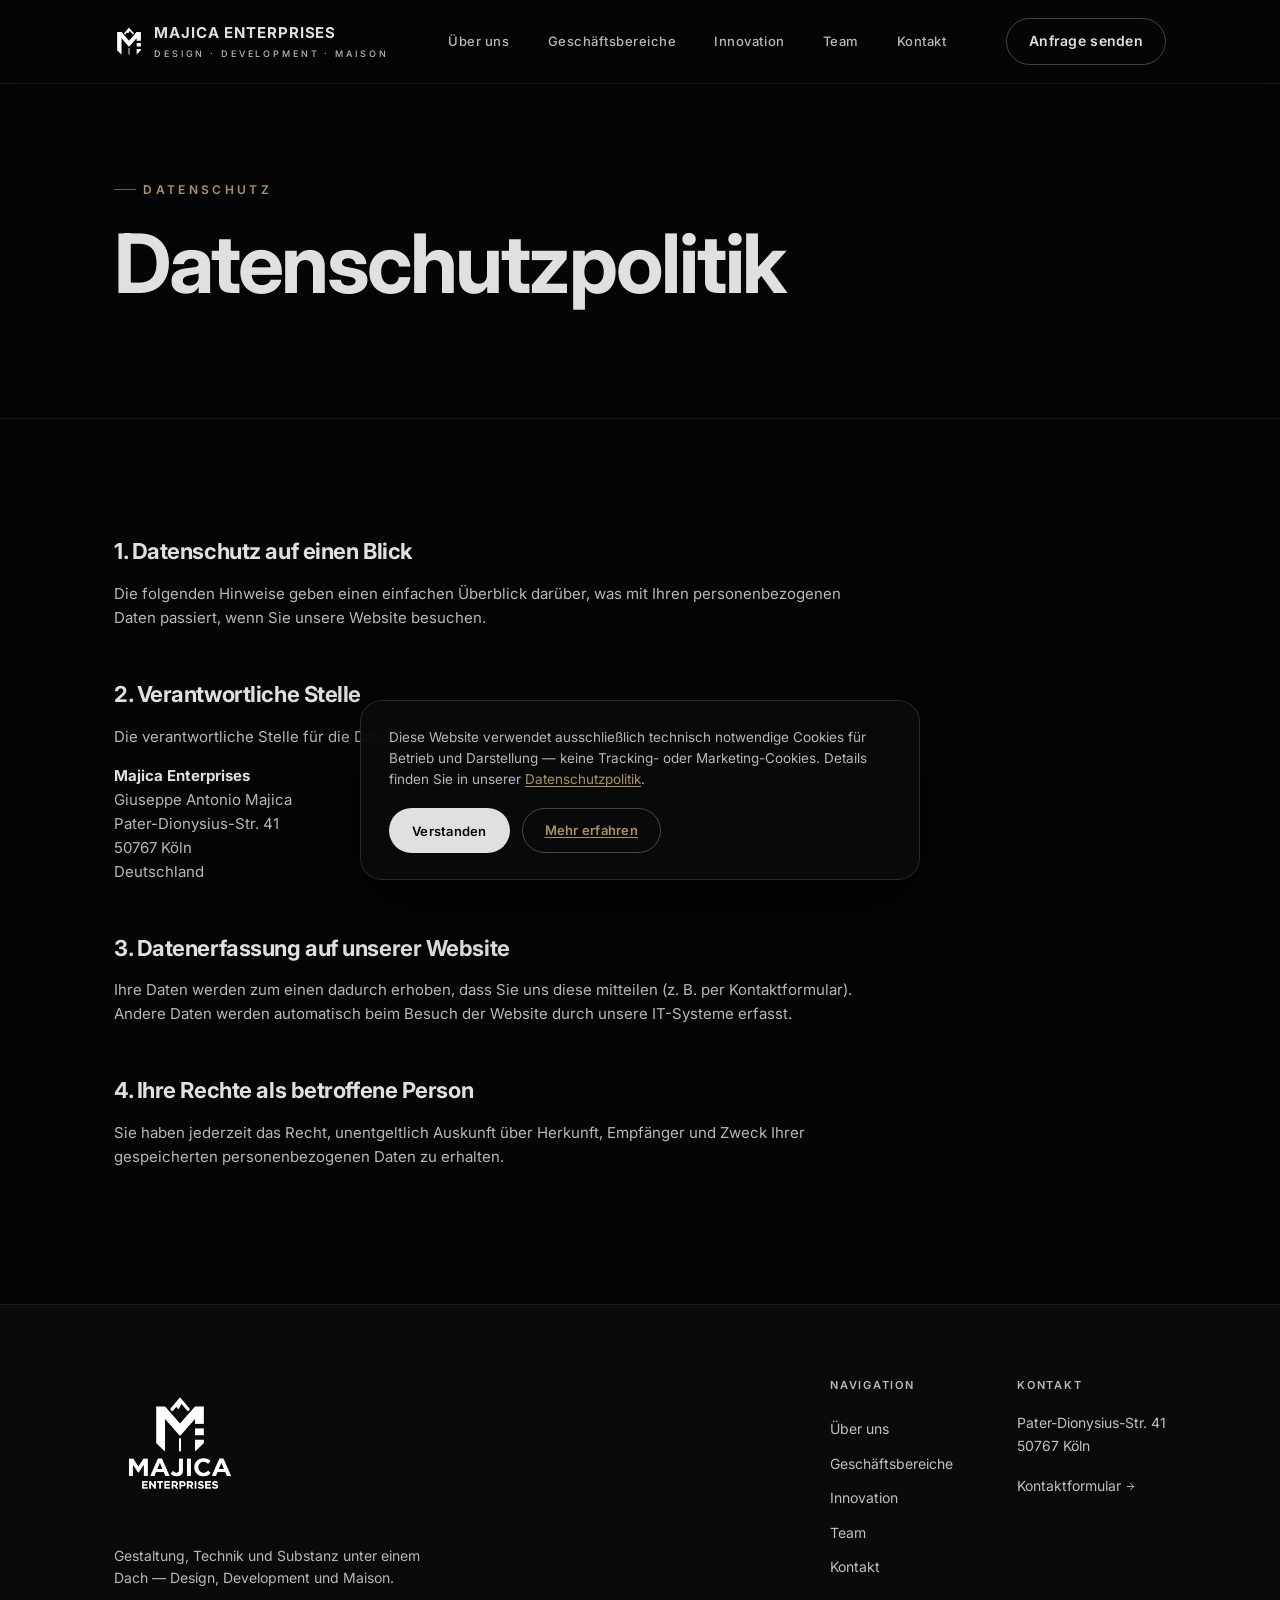
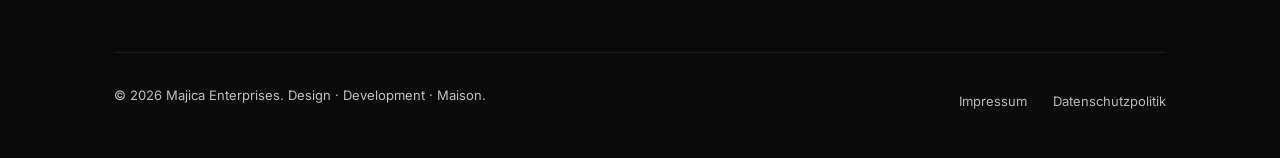
==== commit fbe3f065: "Add files via upload" ====
--- a/datenschutz/index.html
+++ b/datenschutz/index.html
@@ -1,142 +1,131 @@
-<!DOCTYPE html>
-<html lang="de" data-theme="dark">
+<!doctype html>
+<html lang="de">
 <head>
-    <meta charset="UTF-8">
-    <meta name="viewport" content="width=device-width, initial-scale=1.0, maximum-scale=5.0">
-    <title>Datenschutzpolitik | Majica Enterprises</title>
-    
-    <!-- SEO Meta Tags -->
-    <meta name="description" content="Datenschutzerklärung von Majica Enterprises. Informationen zur Erfassung und Verarbeitung Ihrer Daten.">
-    <meta name="author" content="Majica Enterprises">
-    <meta name="robots" content="index, follow">
-    
-    <!-- Open Graph / Social Media -->
-    <meta property="og:title" content="Datenschutzpolitik | Majica Enterprises">
-    <meta property="og:description" content="Datenschutzerklärung von Majica Enterprises. Informationen zur Erfassung und Verarbeitung Ihrer Daten.">
-    <meta property="og:type" content="website">
-    <meta property="og:url" content="https://majica-enterprises.com/datenschutz/">
-    <meta property="og:site_name" content="Majica Enterprises">
-    
-    <!-- Twitter Card -->
-    <meta name="twitter:card" content="summary_large_image">
-    <meta name="twitter:title" content="Datenschutzpolitik | Majica Enterprises">
-    <meta name="twitter:description" content="Datenschutzerklärung von Majica Enterprises. Informationen zur Erfassung und Verarbeitung Ihrer Daten.">
-    
-    <!-- Favicons (Safari & Alle Browser Kompatibilität) -->
-    <link rel="icon" type="image/png" href="../assets/favicon.png">
-    <link rel="apple-touch-icon" href="../assets/favicon.png">
-    
-    <!-- Stylesheets -->
-    <link rel="stylesheet" href="../assets/style.css">
-    
-    <!-- JSON-LD Structured Data -->
-    <script type="application/ld+json">
-    {
-      "@context": "https://schema.org",
-      "@type": "Organization",
-      "name": "Majica Enterprises",
-      "url": "https://majica-enterprises.com",
-      "logo": "https://majica-enterprises.com/assets/logo-white.png",
-      "contactPoint": {
-        "@type": "ContactPoint",
-        "email": "kontakt@majica-enterprises.com",
-        "contactType": "customer service"
-      }
-    }
-    </script>
+  <meta charset="UTF-8">
+  <meta name="viewport" content="width=device-width, initial-scale=1.0, maximum-scale=5.0">
+  <title>Datenschutzpolitik | Majica Enterprises</title>
+  <meta name="description" content="Datenschutzerklärung von Majica Enterprises. Informationen zur Erfassung und Verarbeitung Ihrer Daten.">
+  <meta name="robots" content="index, follow">
+  <link rel="canonical" href="https://majica.de/datenschutz/">
+  <meta property="og:site_name" content="Majica Enterprises">
+  <meta property="og:title" content="Datenschutzpolitik | Majica Enterprises">
+  <meta property="og:description" content="Datenschutzerklärung von Majica Enterprises. Informationen zur Erfassung und Verarbeitung Ihrer Daten.">
+  <meta property="og:type" content="website">
+  <meta property="og:url" content="https://majica.de/datenschutz/">
+  <meta name="twitter:card" content="summary_large_image">
+  <meta name="twitter:title" content="Datenschutzpolitik | Majica Enterprises">
+  <meta name="twitter:description" content="Datenschutzerklärung von Majica Enterprises. Informationen zur Erfassung und Verarbeitung Ihrer Daten.">
+  <link rel="icon" type="image/png" sizes="32x32" href="../assets/favicon-32.png">
+  <link rel="icon" type="image/png" sizes="16x16" href="../assets/favicon-16.png">
+  <link rel="apple-touch-icon" sizes="180x180" href="../assets/apple-touch-icon.png">
+  <link rel="preconnect" href="https://fonts.googleapis.com">
+  <link rel="preconnect" href="https://fonts.gstatic.com" crossorigin>
+  <link href="https://fonts.googleapis.com/css2?family=Inter:wght@400;500;600;700;800&display=swap" rel="stylesheet">
+  <link rel="stylesheet" href="../assets/style.css">
 </head>
 <body>
-    <div class="bg-grid"></div>
-    
-    <nav>
-        <div class="nav-container">
-            <a href="../index.html" class="logo">
+  <a href="#main" class="visually-hidden">Zum Inhalt springen</a>
+  <header class="nav">
+    <div class="container">
+      <a href="../" class="logo">
+        <img src="../assets/logo-mark.png" alt="Majica Enterprises" class="logo-mark">
+        <span class="logo-word">MAJICA ENTERPRISES<small>DESIGN &middot; DEVELOPMENT &middot; MAISON</small></span>
+      </a>
+      <nav class="nav-links" aria-label="Hauptnavigation">
+        <a href="../ueber-uns/">Über uns</a>
+        <a href="../geschaeftsbereiche/">Geschäftsbereiche</a>
+        <a href="../innovation/">Innovation</a>
+        <a href="../team/">Team</a>
+        <a href="../kontakt/">Kontakt</a>
+      </nav>
+      <div class="nav-cta">
+        <a href="../kontakt/" class="btn btn-ghost">Anfrage senden</a>
+      </div>
+      <button class="nav-toggle" aria-label="Menü öffnen" aria-expanded="false" aria-controls="mobile-menu">
+        <span></span><span></span><span></span>
+      </button>
+    </div>
+  </header>
+  <div class="mobile-menu" id="mobile-menu">
+    <a href="../ueber-uns/">Über uns</a>
+        <a href="../geschaeftsbereiche/">Geschäftsbereiche</a>
+        <a href="../innovation/">Innovation</a>
+        <a href="../team/">Team</a>
+        <a href="../kontakt/">Kontakt</a>
+    <a href="../kontakt/" class="btn btn-primary">Anfrage senden</a>
+  </div>
+  <main id="main">
+  <section class="page-header">
+    <div class="container reveal">
+      <p class="eyebrow">Datenschutz</p>
+      <h1>Datenschutzpolitik</h1>
+    </div>
+  </section>
 
-                <img src="../assets/logo-white.png" alt="Majica Enterprises Logo" class="logo-icon logo-for-dark-theme">
-                <img src="../assets/logo-black.png" alt="Majica Enterprises Logo" class="logo-icon logo-for-light-theme">
-    
-                Majica Enterprises
-            </a>
-            
-            <div class="nav-actions">
-                <button id="theme-toggle" title="Designmodus anpassen" aria-label="Theme umschalten">◐</button>
-                <button class="mobile-menu-btn" id="mobile-menu-btn" aria-label="Menü öffnen">☰</button>
-            </div>
-            
-            <div class="nav-links" id="nav-links">
-                <a href="../ueber-uns/index.html">Über uns</a>
-                <a href="../geschaeftsbereiche/index.html">Geschäftsbereiche</a>
-                <a href="../innovation/index.html">Innovation</a>
-                <a href="../team/index.html">Team</a>
-                <a href="../kontakt/index.html">Kontakt</a>
-            </div>
+  <section class="section">
+    <div class="container">
+      <div class="legal-body reveal">
+        <h2>1. Datenschutz auf einen Blick</h2>
+        <p>Die folgenden Hinweise geben einen einfachen Überblick darüber, was mit Ihren personenbezogenen Daten passiert, wenn Sie unsere Website besuchen.</p>
+
+        <h2>2. Verantwortliche Stelle</h2>
+        <p>Die verantwortliche Stelle für die Datenverarbeitung auf dieser Website ist:</p>
+        <p><strong>Majica Enterprises</strong><br>
+        Giuseppe Antonio Majica<br>
+        Pater-Dionysius-Str. 41<br>
+        50767 Köln<br>
+        Deutschland</p>
+
+        <h2>3. Datenerfassung auf unserer Website</h2>
+        <p>Ihre Daten werden zum einen dadurch erhoben, dass Sie uns diese mitteilen (z. B. per Kontaktformular). Andere Daten werden automatisch beim Besuch der Website durch unsere IT-Systeme erfasst.</p>
+
+        <h2>4. Ihre Rechte als betroffene Person</h2>
+        <p>Sie haben jederzeit das Recht, unentgeltlich Auskunft über Herkunft, Empfänger und Zweck Ihrer gespeicherten personenbezogenen Daten zu erhalten.</p>
+      </div>
+    </div>
+  </section>
+  </main>
+  <footer class="site-footer">
+    <div class="container">
+      <div class="footer-top">
+        <div>
+          <a href="../" class="logo">
+            <img src="../assets/logo-lockup.png" alt="Majica Enterprises" class="footer-logo-lockup">
+          </a>
+          <p class="footer-tagline">Gestaltung, Technik und Substanz unter einem Dach &mdash; Design, Development und Maison.</p>
         </div>
-    </nav>
-
-    <main>
-
-    <section class="section" style="padding-top: clamp(6rem, 15vw, 10rem);">
-        <div class="container fade-up" style="max-width: 850px;">
-            <div class="section-tag">// DATENSCHUTZ</div>
-            <h1>Datenschutzpolitik</h1>
-            
-            <div class="card" style="margin-top: 2rem; padding: clamp(2rem, 4vw, 3rem); line-height: 1.8;">
-                <h2 style="font-size: 1.5rem;">1. Datenschutz auf einen Blick</h2>
-                <p style="color: var(--text-muted); margin-bottom: 1.5rem;">
-                    Die folgenden Hinweise geben einen einfachen Überblick darüber, was mit Ihren personenbezogenen Daten passiert, wenn Sie unsere Website besuchen.
-                </p>
-
-                <h2 style="font-size: 1.5rem;">2. Verantwortliche Stelle</h2>
-                <p style="color: var(--text-muted); margin-bottom: 0.5rem;">
-                    Die verantwortliche Stelle für die Datenverarbeitung auf dieser Website ist:
-                </p>
-                <p style="color: var(--text-muted); margin-bottom: 1.5rem;">
-                    <strong>Majica Enterprises</strong><br>
-                    Giuseppe Antonio Majica<br>
-                    Pater-Dionysius-Str. 41<br>
-                    50767 Köln<br>
-                    Deutschland
-                </p>
-
-                <h2 style="font-size: 1.5rem;">3. Datenerfassung auf unserer Website</h2>
-                <p style="color: var(--text-muted); margin-bottom: 1.5rem;">
-                    Ihre Daten werden zum einen dadurch erhoben, dass Sie uns diese mitteilen (z. B. per Kontaktformular). Andere Daten werden automatisch beim Besuch der Website durch unsere IT-Systeme erfasst.
-                </p>
-
-                <h2 style="font-size: 1.5rem;">4. Ihre Rechte als betroffene Person</h2>
-                <p style="color: var(--text-muted); margin-bottom: 1.5rem;">
-                    Sie haben jederzeit das Recht, unentgeltlich Auskunft über Herkunft, Empfänger und Zweck Ihrer gespeicherten personenbezogenen Daten zu erhalten.
-                </p>
-            </div>
+        <div class="footer-links">
+          <div class="footer-col">
+            <h4>Navigation</h4>
+            <a href="../ueber-uns/">Über uns</a>
+          <a href="../geschaeftsbereiche/">Geschäftsbereiche</a>
+          <a href="../innovation/">Innovation</a>
+          <a href="../team/">Team</a>
+          <a href="../kontakt/">Kontakt</a>
+          </div>
+          <div class="footer-col">
+            <h4>Kontakt</h4>
+            <p class="footer-address">Pater-Dionysius-Str. 41<br>50767 Köln</p>
+            <a href="../kontakt/">Kontaktformular <svg viewBox="0 0 24 24" fill="none" stroke="currentColor" stroke-width="2" stroke-linecap="round" stroke-linejoin="round" style="width:11px;height:11px;vertical-align:-1px"><line x1="5" y1="12" x2="19" y2="12"></line><polyline points="12 5 19 12 12 19"></polyline></svg></a>
+          </div>
         </div>
-    </section>
-
-    </main>
-
-    <footer>
-        <div class="container">
-            <a href="../index.html" class="logo" style="justify-content: center; margin-bottom: 1.2rem;">
-
-                <img src="../assets/logo-white.png" alt="Majica Enterprises Logo" class="logo-icon logo-for-dark-theme">
-                <img src="../assets/logo-black.png" alt="Majica Enterprises Logo" class="logo-icon logo-for-light-theme">
-    
-                Majica Enterprises
-            </a>
-            <div class="footer-links">
-                <a href="../ueber-uns/index.html">Über uns</a>
-                <a href="../geschaeftsbereiche/index.html">Geschäftsbereiche</a>
-                <a href="../innovation/index.html">Innovation</a>
-                <a href="../team/index.html">Team</a>
-                <a href="../kontakt/index.html">Kontakt</a>
-            </div>
-            <p style="color: var(--text-muted); font-size: 0.85rem; margin-top: 1rem;">© 2026 Majica Enterprises. Design · Development · Maison.</p>
-            <div class="footer-legal">
-                <a href="../impressum/index.html">Impressum</a>
-                <a href="../datenschutz/index.html">Datenschutzpolitik</a>
-            </div>
+      </div>
+      <div class="footer-bottom">
+        <p>&copy; 2026 Majica Enterprises. Design &middot; Development &middot; Maison.</p>
+        <div class="footer-bottom-links">
+          <a href="../impressum/">Impressum</a>
+          <a href="../datenschutz/">Datenschutzpolitik</a>
         </div>
-    </footer>
-
-    <script src="../assets/main.js"></script>
+      </div>
+    </div>
+  </footer>
+  <div class="cookie-banner" role="dialog" aria-live="polite" aria-label="Cookie-Hinweis">
+    <p>Diese Website verwendet ausschließlich technisch notwendige Cookies für Betrieb und Darstellung &mdash; keine Tracking- oder Marketing-Cookies. Details finden Sie in unserer <a href="../datenschutz/">Datenschutzpolitik</a>.</p>
+    <div class="cookie-actions">
+      <button type="button" class="btn btn-primary" data-cookie-accept>Verstanden</button>
+      <a href="../datenschutz/" class="btn btn-ghost">Mehr erfahren</a>
+    </div>
+  </div>
+  <script src="../assets/main.js"></script>
 </body>
 </html>
--- a/assets/style.css
+++ b/assets/style.css
@@ -1,245 +1,825 @@
-@import url('https://fonts.googleapis.com/css2?family=Plus+Jakarta+Sans:wght@300;400;500;600;700&family=Space+Grotesk:wght@500;600;700&display=swap');
-
-:root {
-  --bg-main: #0A0A0C;
-  --bg-sec: #121318;
-  --text-main: #F4F5F8;
-  --text-muted: #8E93A4;
-  --card-bg: rgba(255, 255, 255, 0.03);
-  --card-border: rgba(255, 255, 255, 0.08);
-  --accent: #FFFFFF;
-  --accent-soft: rgba(255, 255, 255, 0.06);
-  --shadow-sm: 0 4px 20px rgba(0,0,0,0.5);
-  --shadow-lg: 0 25px 50px rgba(0,0,0,0.8);
-  --nav-bg: rgba(10, 10, 12, 0.85);
-  --radius: 20px;
-  --radius-sm: 12px;
-  --transition: 0.35s cubic-bezier(0.16, 1, 0.3, 1);
-}
-
-[data-theme="light"] {
-  --bg-main: #FAFAFC;
-  --bg-sec: #F0F2F5;
-  --text-main: #0D0E11;
-  --text-muted: #626673;
-  --card-bg: rgba(255, 255, 255, 0.8);
-  --card-border: rgba(0, 0, 0, 0.08);
-  --accent: #111111;
-  --accent-soft: rgba(0, 0, 0, 0.04);
-  --shadow-sm: 0 4px 20px rgba(0,0,0,0.05);
-  --shadow-lg: 0 20px 40px rgba(0,0,0,0.1);
-  --nav-bg: rgba(250, 250, 252, 0.85);
-}
-
-* { box-sizing: border-box; margin: 0; padding: 0; }
-
-html {
-  scroll-behavior: smooth;
-}
-
-body {
-  font-family: 'Plus Jakarta Sans', -apple-system, BlinkMacSystemFont, sans-serif;
-  background-color: var(--bg-main);
-  color: var(--text-main);
+/* ==========================================================================
+   MAJICA ENTERPRISES — Stylesheet
+   Palette: black / graphite / silver, brass accent used sparingly
+   Type: Inter (display + body), tight tracked headlines, wide-tracked eyebrows
+   ========================================================================== */
+
+:root{
+  --c-black:        #050505;
+  --c-near-black:   #0a0a0a;
+  --c-graphite:     #262626;
+  --c-graphite-lt:  #2c2c2c;
+  --c-silver-dim:   #b8b8b8;
+  --c-silver:       #c0c0c0;
+  --c-silver-br:    #e0e0e0;
+  --c-white:        #f5f4f1;
+  --c-accent:       #ab925f;
+  --c-accent-dim:   #6f6045;
+
+  --font-body: 'Inter', -apple-system, BlinkMacSystemFont, 'Segoe UI', sans-serif;
+
+  --container: 1180px;
+  --pad: clamp(24px, 5vw, 64px);
+
+  --ease: cubic-bezier(.16,.84,.44,1);
+  --dur-s: .35s;
+  --dur-m: .7s;
+  --dur-l: 1.1s;
+
+  --radius-s: 4px;
+  --radius-m: 10px;
+  --radius-l: 22px;
+
+  --nav-h: 84px;
+}
+
+*, *::before, *::after{ box-sizing: border-box; }
+html{ scroll-behavior: smooth; }
+
+@media (prefers-reduced-motion: reduce){
+  html{ scroll-behavior: auto; }
+  *, *::before, *::after{
+    animation-duration: .001ms !important;
+    animation-iteration-count: 1 !important;
+    transition-duration: .001ms !important;
+    scroll-behavior: auto !important;
+  }
+}
+
+body{
+  margin: 0;
+  background: var(--c-black);
+  color: var(--c-silver);
+  font-family: var(--font-body);
+  font-size: 16px;
   line-height: 1.6;
+  -webkit-font-smoothing: antialiased;
+  text-rendering: optimizeLegibility;
   overflow-x: hidden;
-  transition: background-color var(--transition), color var(--transition);
-  -webkit-font-smoothing: antialiased;
-}
-
-/* Fluid Typography for perfect scaling on all devices */
-h1 { font-family: 'Space Grotesk', sans-serif; font-weight: 700; letter-spacing: -0.02em; font-size: clamp(2.5rem, 6vw, 4.2rem); line-height: 1.1; margin-bottom: 0.8rem; }
-h2 { font-family: 'Space Grotesk', sans-serif; font-weight: 700; letter-spacing: -0.02em; font-size: clamp(2rem, 4.5vw, 3.5rem); margin-bottom: 1rem; }
-h3 { font-family: 'Space Grotesk', sans-serif; font-weight: 700; letter-spacing: -0.01em; font-size: clamp(1.2rem, 2vw, 1.5rem); margin-bottom: 0.6rem; margin-top: 1rem;}
-h4 { font-family: 'Space Grotesk', sans-serif; font-weight: 700; font-size: 1.2rem; }
-
-.bg-grid {
-  position: fixed; inset: 0; z-index: -1; pointer-events: none;
-  background-image: linear-gradient(var(--card-border) 1px, transparent 1px), linear-gradient(90deg, var(--card-border) 1px, transparent 1px);
-  background-size: 80px 80px;
-  opacity: 0.3;
-}
-
-/* Navigation & Logo */
-nav {
-  position: fixed; top: 0; width: 100%; z-index: 1000;
-  background: var(--nav-bg); backdrop-filter: blur(20px); -webkit-backdrop-filter: blur(20px);
-  border-bottom: 1px solid var(--card-border);
-}
-.nav-container {
-  max-width: 1280px; margin: 0 auto; padding: 1rem 2rem;
-  display: flex; justify-content: space-between; align-items: center;
-}
-.logo {
-  font-family: 'Space Grotesk', sans-serif; font-size: 1.25rem; font-weight: 700;
-  text-decoration: none; color: var(--text-main); display: flex; align-items: center; gap: 0.85rem;
-  z-index: 1001;
-}
-
-.logo-icon {
-  height: 36px; width: auto; max-width: 160px; object-fit: contain; display: block;
-  transition: filter var(--transition), opacity var(--transition);
-}
-
-[data-theme="dark"] .logo-for-light-theme { display: none !important; }
-[data-theme="dark"] .logo-for-dark-theme { display: inline-block !important; }
-[data-theme="light"] .logo-for-light-theme { display: inline-block !important; }
-[data-theme="light"] .logo-for-dark-theme { display: none !important; }
-
-/* Desktop Navigation */
-.nav-links { display: flex; gap: 2rem; align-items: center; }
-.nav-links a {
-  text-decoration: none; color: var(--text-muted); font-size: 0.95rem; font-weight: 500;
-  transition: color var(--transition);
-}
-.nav-links a:hover, .nav-links a.active { color: var(--text-main); }
-
-#theme-toggle {
-  background: var(--accent-soft); border: 1px solid var(--card-border); cursor: pointer;
-  color: var(--text-main); font-size: 1rem; display: flex; align-items: center; justify-content: center;
-  width: 40px; height: 40px; border-radius: 50%; transition: all var(--transition);
-}
-#theme-toggle:hover { transform: scale(1.08); border-color: var(--text-main); }
-
-/* Mobile Menu Button */
-.mobile-menu-btn {
-  display: none; background: transparent; border: none; color: var(--text-main);
-  font-size: 1.8rem; cursor: pointer; z-index: 1001; width: 44px; height: 44px;
-  align-items: center; justify-content: center;
-}
-
-/* Layout & Containers */
-.container { max-width: 1280px; margin: 0 auto; padding: 0 2rem; width: 100%; }
-.section { padding: clamp(4rem, 10vw, 7rem) 0; position: relative; }
-.text-center { text-align: center; }
-.gradient-text { background: linear-gradient(135deg, var(--text-main) 30%, var(--text-muted) 100%); -webkit-background-clip: text; -webkit-text-fill-color: transparent; }
-
-.section-tag {
-  display: inline-flex; align-items: center; gap: 0.5rem;
-  padding: 0.4rem 1rem; border-radius: 30px;
-  background: var(--accent-soft); border: 1px solid var(--card-border);
-  font-size: 0.75rem; font-weight: 700; text-transform: uppercase; letter-spacing: 0.08em;
-  color: var(--text-muted); margin-bottom: 1.2rem;
-}
-
-/* APPLE-STYLE 3D SCROLL REVEAL HERO */
-.scroll-hero-container { height: 300vh; position: relative; }
-.scroll-hero-sticky {
-  position: sticky; top: 0; height: 100vh;
-  display: flex; flex-direction: column; align-items: center; justify-content: center;
-  overflow: hidden; perspective: 1200px; padding: 0 1rem;
-}
-
-.hero-header-reveal { text-align: center; margin-bottom: 2rem; transition: opacity 0.3s ease, transform 0.3s ease; width: 100%; }
-.hero-header-reveal p { font-size: clamp(1rem, 2vw, 1.25rem); color: var(--text-muted); max-width: 680px; margin: 0 auto; }
-
-.reveal-stage {
-  width: 90%; max-width: 1100px; background: var(--bg-sec); border: 1px solid var(--card-border);
-  border-radius: 28px; padding: clamp(1.5rem, 4vw, 3rem); box-shadow: var(--shadow-lg);
-  transform-style: preserve-3d; will-change: transform, opacity, filter;
-  transform: rotateX(55deg) translateY(120px) scale(0.65); opacity: 0; filter: blur(12px);
-  transition: border-color var(--transition);
-}
-
-.reveal-grid { display: grid; grid-template-columns: repeat(3, 1fr); gap: clamp(1rem, 2vw, 2rem); }
-
-.reveal-card {
-  background: var(--card-bg); border: 1px solid var(--card-border); border-radius: var(--radius);
-  padding: clamp(1.5rem, 3vw, 2.2rem); transition: all 0.4s cubic-bezier(0.16, 1, 0.3, 1);
-  display: flex; flex-direction: column; justify-content: space-between;
-  min-height: 280px; position: relative; overflow: hidden; opacity: 0.4; transform: translateY(20px);
-}
-
-.reveal-card.active {
-  opacity: 1; transform: translateY(0); border-color: var(--text-main);
-  background: var(--accent-soft); box-shadow: 0 10px 35px rgba(0,0,0,0.3);
-}
-
-.reveal-num { font-family: 'Space Grotesk'; font-size: 3rem; font-weight: 700; opacity: 0.15; position: absolute; top: 1.2rem; right: 1.5rem; }
-.reveal-card p { font-size: 0.95rem; color: var(--text-muted); line-height: 1.6; }
-
-.reveal-indicator { display: flex; gap: 0.5rem; justify-content: center; margin-top: 2.5rem; }
-.dot { width: 32px; height: 4px; border-radius: 4px; background: var(--card-border); transition: all 0.3s ease; }
-.dot.active { background: var(--text-main); width: 50px; }
-
-/* Cards & Grid */
-.grid { display: grid; grid-template-columns: repeat(auto-fit, minmax(280px, 1fr)); gap: clamp(1.5rem, 3vw, 2.5rem); }
-.card {
-  background: var(--card-bg); border: 1px solid var(--card-border); border-radius: var(--radius);
-  padding: clamp(1.5rem, 4vw, 2.5rem); box-shadow: var(--shadow-sm); transition: all var(--transition);
-  display: flex; flex-direction: column; height: 100%;
-}
-.card:hover { transform: translateY(-6px); box-shadow: var(--shadow-lg); border-color: var(--text-main); }
-.card p { flex-grow: 1; } /* Pushes buttons to bottom */
-
-/* Buttons - Touch target minimum 44px for Mobile UI/UX */
-.btn {
-  display: inline-flex; align-items: center; justify-content: center; gap: 0.6rem; 
-  padding: 1rem 2.2rem; border-radius: 30px; font-weight: 600; text-decoration: none;
-  transition: all var(--transition); cursor: pointer; border: none; font-family: 'Plus Jakarta Sans'; font-size: 1rem;
-  min-height: 48px; /* Important for Mobile */
-}
-.btn-primary { background: var(--text-main); color: var(--bg-main); box-shadow: var(--shadow-sm); }
-.btn-primary:hover { transform: translateY(-2px); opacity: 0.92; box-shadow: var(--shadow-lg); }
-.btn-secondary { background: var(--accent-soft); color: var(--text-main); border: 1px solid var(--card-border); }
-.btn-secondary:hover { background: var(--card-border); border-color: var(--text-main); }
-
-/* Form Elements */
-input, textarea { 
-  width: 100%; padding: 1.2rem; margin-bottom: 1.2rem; border-radius: 12px; border: 1px solid var(--card-border); 
-  background: var(--bg-sec); color: var(--text-main); font-family: 'Plus Jakarta Sans'; font-size: 1rem; 
-  transition: border-color var(--transition); min-height: 50px; 
-}
-input:focus, textarea:focus { outline: none; border-color: var(--text-main); }
-
-/* Animations */
-.fade-up { opacity: 0; transform: translateY(25px); transition: opacity 0.7s ease-out, transform 0.7s ease-out; }
-.fade-up.is-visible { opacity: 1; transform: translateY(0); }
-
-/* Footer */
-footer { background: var(--bg-sec); padding: 4rem 0 2rem; border-top: 1px solid var(--card-border); text-align: center; }
-.footer-links { display: flex; justify-content: center; gap: 1.5rem; margin: 1.8rem 0; flex-wrap: wrap; }
-.footer-links a { color: var(--text-muted); text-decoration: none; font-size: 0.95rem; transition: color var(--transition); font-weight: 500; padding: 0.5rem; }
-.footer-links a:hover { color: var(--text-main); }
-.footer-legal { display: flex; justify-content: center; gap: 1.5rem; margin-top: 1.8rem; border-top: 1px solid var(--card-border); padding-top: 1.8rem; flex-wrap: wrap; }
-.footer-legal a { color: var(--text-muted); font-size: 0.9rem; text-decoration: none; font-weight: 500; transition: color var(--transition); padding: 0.5rem;}
-.footer-legal a:hover { color: var(--text-main); }
-
-/* RESPONSIVE MEDIA QUERIES */
-
-@media (max-width: 992px) {
-  .reveal-grid { grid-template-columns: 1fr; }
-  .scroll-hero-container { height: auto; }
-  .scroll-hero-sticky { position: relative; height: auto; padding: 7rem 0 2rem; }
-  .reveal-stage { transform: none !important; opacity: 1 !important; filter: none !important; width: 100%; }
-  .reveal-card { opacity: 1 !important; transform: none !important; min-height: auto; }
-  .reveal-indicator { display: none; } /* Hide dots on mobile */
-}
-
-@media (max-width: 768px) {
-  .nav-container { padding: 1rem; }
-  .mobile-menu-btn { display: flex; }
-  .nav-links {
-    position: fixed; top: 0; right: -100%; width: 100%; height: 100vh;
-    background: var(--nav-bg); flex-direction: column; justify-content: center;
-    backdrop-filter: blur(25px); -webkit-backdrop-filter: blur(25px);
-    transition: right 0.4s cubic-bezier(0.16, 1, 0.3, 1); padding: 2rem;
+}
+
+img{ max-width: 100%; display: block; }
+a{ color: inherit; text-decoration: none; }
+button{ font-family: inherit; }
+ul{ margin: 0; padding: 0; list-style: none; }
+
+::selection{ background: var(--c-accent); color: var(--c-black); }
+
+/* focus visibility */
+a:focus-visible,
+button:focus-visible,
+input:focus-visible,
+textarea:focus-visible{
+  outline: 1px solid var(--c-accent);
+  outline-offset: 4px;
+  border-radius: 2px;
+}
+
+.container{
+  max-width: var(--container);
+  margin: 0 auto;
+  padding-left: var(--pad);
+  padding-right: var(--pad);
+}
+
+.visually-hidden{
+  position: absolute; width: 1px; height: 1px;
+  overflow: hidden; clip: rect(0,0,0,0); white-space: nowrap;
+}
+
+/* ---------- typography helpers ---------- */
+.eyebrow{
+  display: inline-flex;
+  align-items: center;
+  gap: .6em;
+  font-size: 12px;
+  font-weight: 600;
+  letter-spacing: .28em;
+  text-transform: uppercase;
+  color: var(--c-accent);
+  margin: 0 0 22px;
+}
+.eyebrow::before{
+  content: '';
+  width: 22px; height: 1px;
+  background: var(--c-accent-dim);
+  display: inline-block;
+}
+
+h1{
+  font-size: clamp(38px, 6.4vw, 84px);
+  font-weight: 700;
+  letter-spacing: -0.03em;
+  line-height: 1.04;
+  color: var(--c-silver-br);
+  margin: 0 0 22px;
+}
+h2{
+  font-size: clamp(28px, 3.6vw, 46px);
+  font-weight: 700;
+  letter-spacing: -0.02em;
+  line-height: 1.12;
+  color: var(--c-silver-br);
+  margin: 0 0 18px;
+}
+h3{
+  font-size: 21px;
+  font-weight: 600;
+  letter-spacing: -0.01em;
+  color: var(--c-silver-br);
+  margin: 0 0 10px;
+}
+p{ margin: 0 0 1em; color: var(--c-silver); }
+.lede{
+  font-size: clamp(17px, 1.6vw, 20px);
+  color: var(--c-silver-dim);
+  max-width: 640px;
+  line-height: 1.6;
+}
+.mono-index{
+  font-family: 'Inter', monospace;
+  font-size: 12px;
+  letter-spacing: .18em;
+  color: var(--c-accent);
+  font-weight: 600;
+}
+
+/* ---------- buttons ---------- */
+.btn{
+  display: inline-flex;
+  align-items: center;
+  gap: 10px;
+  padding: 15px 30px;
+  border-radius: 999px;
+  font-size: 14px;
+  font-weight: 600;
+  letter-spacing: .02em;
+  border: 1px solid transparent;
+  cursor: pointer;
+  transition: transform var(--dur-s) var(--ease), background var(--dur-s) var(--ease), border-color var(--dur-s) var(--ease), color var(--dur-s) var(--ease);
+  white-space: nowrap;
+}
+.btn-primary{
+  background: var(--c-silver-br);
+  color: var(--c-black);
+}
+.btn-primary:hover{ background: var(--c-accent); transform: translateY(-2px); }
+.btn-ghost{
+  background: transparent;
+  color: var(--c-silver-br);
+  border-color: rgba(224,224,224,.28);
+}
+.btn-ghost:hover{
+  border-color: var(--c-accent);
+  color: var(--c-accent);
+  transform: translateY(-2px);
+}
+.btn svg{ width: 14px; height: 14px; transition: transform var(--dur-s) var(--ease); }
+.btn:hover svg{ transform: translateX(3px); }
+
+/* ==========================================================================
+   NAV
+   ========================================================================== */
+.nav{
+  position: fixed;
+  top: 0; left: 0; right: 0;
+  z-index: 200;
+  height: var(--nav-h);
+  display: flex;
+  align-items: center;
+  background: rgba(5,5,5,.4);
+  backdrop-filter: blur(14px) saturate(140%);
+  -webkit-backdrop-filter: blur(14px) saturate(140%);
+  border-bottom: 1px solid rgba(224,224,224,.08);
+  transition: background var(--dur-s) var(--ease), border-color var(--dur-s) var(--ease), padding var(--dur-s) var(--ease);
+}
+.nav.is-scrolled{
+  background: rgba(5,5,5,.82);
+  border-bottom-color: rgba(224,224,224,.12);
+}
+.nav .container{
+  display: flex;
+  align-items: center;
+  justify-content: space-between;
+  width: 100%;
+}
+.logo{
+  display: flex;
+  align-items: center;
+  gap: 10px;
+  font-weight: 700;
+  font-size: 15px;
+  letter-spacing: .06em;
+  color: var(--c-silver-br);
+}
+.logo-mark{
+  width: 30px; height: 30px;
+  object-fit: contain;
+  flex-shrink: 0;
+  display: block;
+}
+.logo-word small{
+  display: block;
+  font-size: 9px;
+  font-weight: 500;
+  letter-spacing: .32em;
+  color: var(--c-silver-dim);
+  margin-top: 2px;
+}
+.footer-logo-lockup{
+  width: 132px;
+  height: auto;
+  display: block;
+  margin-bottom: 18px;
+}
+
+.nav-links{
+  display: flex;
+  align-items: center;
+  gap: 38px;
+}
+.nav-links a{
+  position: relative;
+  font-size: 13px;
+  font-weight: 500;
+  letter-spacing: .04em;
+  color: var(--c-silver-dim);
+  padding: 6px 0;
+  transition: color var(--dur-s) var(--ease);
+}
+.nav-links a::after{
+  content: '';
+  position: absolute;
+  left: 0; right: 0; bottom: -2px;
+  height: 1px;
+  background: var(--c-accent);
+  transform: scaleX(0);
+  transform-origin: right;
+  transition: transform var(--dur-s) var(--ease);
+}
+.nav-links a:hover,
+.nav-links a[aria-current="page"]{ color: var(--c-silver-br); }
+.nav-links a:hover::after,
+.nav-links a[aria-current="page"]::after{ transform: scaleX(1); transform-origin: left; }
+
+.nav-cta{ display: flex; align-items: center; gap: 22px; }
+.nav-cta .btn{ padding: 11px 22px; }
+
+.nav-toggle{
+  display: none;
+  width: 40px; height: 40px;
+  border: 1px solid rgba(224,224,224,.2);
+  border-radius: 50%;
+  background: transparent;
+  position: relative;
+  cursor: pointer;
+}
+.nav-toggle span{
+  position: absolute;
+  left: 11px; right: 11px;
+  height: 1px;
+  background: var(--c-silver-br);
+  transition: transform var(--dur-s) var(--ease), opacity var(--dur-s) var(--ease), top var(--dur-s) var(--ease);
+}
+.nav-toggle span:nth-child(1){ top: 15px; }
+.nav-toggle span:nth-child(2){ top: 20px; }
+.nav-toggle span:nth-child(3){ top: 25px; }
+.nav-toggle.is-open span:nth-child(1){ top: 20px; transform: rotate(45deg); }
+.nav-toggle.is-open span:nth-child(2){ opacity: 0; }
+.nav-toggle.is-open span:nth-child(3){ top: 20px; transform: rotate(-45deg); }
+
+.mobile-menu{
+  position: fixed; inset: 0;
+  background: rgba(5,5,5,.98);
+  backdrop-filter: blur(20px);
+  z-index: 190;
+  display: flex;
+  flex-direction: column;
+  align-items: flex-start;
+  justify-content: center;
+  gap: 6px;
+  padding: 0 var(--pad);
+  opacity: 0;
+  visibility: hidden;
+  transform: translateY(-8px);
+  transition: opacity var(--dur-m) var(--ease), transform var(--dur-m) var(--ease), visibility 0s linear var(--dur-m);
+}
+.mobile-menu.is-open{
+  opacity: 1; visibility: visible; transform: translateY(0);
+  transition: opacity var(--dur-m) var(--ease), transform var(--dur-m) var(--ease), visibility 0s;
+}
+.mobile-menu a{
+  font-size: 34px;
+  font-weight: 600;
+  letter-spacing: -.01em;
+  color: var(--c-silver-br);
+  padding: 12px 0;
+  border-bottom: 1px solid rgba(224,224,224,.08);
+  width: 100%;
+}
+.mobile-menu a:hover{ color: var(--c-accent); }
+.mobile-menu .btn{ margin-top: 24px; }
+
+/* ==========================================================================
+   HERO
+   ========================================================================== */
+.hero{
+  position: relative;
+  padding: calc(var(--nav-h) + 96px) 0 100px;
+  overflow: hidden;
+}
+.hero-glow{
+  position: absolute;
+  top: -20%; right: -12%;
+  width: 900px; height: 900px;
+  background: radial-gradient(circle at center, rgba(171,146,95,.16), rgba(171,146,95,0) 62%);
+  pointer-events: none;
+}
+.hero .container{
+  display: grid;
+  grid-template-columns: 1.05fr .95fr;
+  gap: 40px;
+  align-items: center;
+  position: relative;
+  z-index: 2;
+}
+.hero-copy p.lede{ margin-bottom: 40px; }
+.hero-actions{ display: flex; gap: 16px; flex-wrap: wrap; }
+
+.hero-visual{
+  position: relative;
+  aspect-ratio: 1 / 1;
+  width: 100%;
+  max-width: 480px;
+  justify-self: center;
+}
+#orbit-canvas{ width: 100%; height: 100%; display: block; }
+
+.pillars-strip{
+  margin-top: 88px;
+  border-top: 1px solid rgba(224,224,224,.1);
+  padding-top: 40px;
+  display: grid;
+  grid-template-columns: repeat(3, 1fr);
+  gap: 34px;
+}
+.pillar-chip .mono-index{ display:block; margin-bottom: 12px; }
+.pillar-chip .kicker{
+  display: block;
+  font-size: 11px;
+  letter-spacing: .16em;
+  text-transform: uppercase;
+  color: var(--c-silver-dim);
+  margin-bottom: 8px;
+}
+.pillar-chip h3{ margin-bottom: 8px; }
+.pillar-chip p{ font-size: 14px; color: var(--c-silver-dim); margin: 0; }
+
+/* ==========================================================================
+   SCROLL-SCRUBBED SEQUENCE — "Drei Säulen" (home only)
+   Progress is driven 1:1 by scroll position (see main.js), not a one-shot
+   reveal: lines draw, nodes appear, and the payoff headline assembles as
+   the section scrolls past a pinned viewport.
+   ========================================================================== */
+.scrub-section{
+  position: relative;
+  height: 300vh;
+  background: var(--c-black);
+}
+.scrub-sticky{
+  position: sticky;
+  top: 0;
+  height: 100vh;
+  overflow: hidden;
+  display: flex;
+  align-items: center;
+  justify-content: center;
+}
+.scrub-stage{
+  position: relative;
+  width: min(920px, 88vw);
+  aspect-ratio: 1000 / 560;
+}
+.scrub-svg{
+  position: absolute;
+  inset: 0;
+  width: 100%;
+  height: 100%;
+  overflow: visible;
+}
+.scrub-ring{
+  fill: none;
+  stroke: rgba(224,224,224,.07);
+  stroke-width: 1;
+}
+.scrub-line{
+  fill: none;
+  stroke: rgba(171,146,95,.6);
+  stroke-width: 1.4;
+  stroke-linecap: round;
+}
+.scrub-core-glow{
+  fill: var(--c-accent);
+  opacity: .15;
+  filter: blur(34px);
+}
+.scrub-core{
+  fill: var(--c-white);
+  opacity: .35;
+}
+.scrub-node{
+  opacity: 0;
+  transform: scale(.4);
+  transform-box: fill-box;
+  transform-origin: center;
+}
+.scrub-node circle{ fill: var(--c-silver-br); }
+.scrub-label{
+  position: absolute;
+  font-size: 11px;
+  font-weight: 600;
+  letter-spacing: .12em;
+  text-transform: uppercase;
+  color: var(--c-silver-dim);
+  pointer-events: none;
+}
+.scrub-label span{ display: inline-block; opacity: 0; transform: translateY(10px); }
+/* positions are the SVG viewBox coordinates (1000x560) expressed as %,
+   matching .scrub-stage's aspect-ratio 1:1 so they track the nodes exactly */
+.scrub-label-1{ left: 22.2%; top: 28.2%; transform: translate(-50%, -26px); text-align: center; }
+.scrub-label-2{ left: 77.8%; top: 28.2%; transform: translate(-50%, -26px); text-align: center; }
+.scrub-label-3{ left: 50%; top: 81.8%; transform: translate(-50%, 16px); text-align: center; }
+.scrub-payoff{
+  position: absolute;
+  left: 50%; top: 50%;
+  max-width: 600px;
+  padding: 0 24px;
+  text-align: center;
+  opacity: 0;
+  transform: translate(-50%, -50%);
+}
+.scrub-payoff h2{ margin: 0; }
+
+@media (max-width: 720px){
+  .scrub-section{ height: 260vh; }
+  .scrub-stage{ width: 94vw; }
+  .scrub-label{ font-size: 8.5px; letter-spacing: .07em; }
+  .scrub-label-3{ transform: translate(-50%, 20px); }
+  .scrub-payoff{ max-width: 80%; }
+  .scrub-payoff .eyebrow{ font-size: 9px; margin-bottom: 8px; }
+  .scrub-payoff h2{ font-size: clamp(17px, 5.6vw, 23px); line-height: 1.18; }
+}
+
+@media (prefers-reduced-motion: reduce){
+  .scrub-section{ height: auto; padding: 90px 0; }
+  .scrub-sticky{ position: static; height: auto; display: block; }
+  .scrub-stage{
+    position: static;
+    width: min(640px, 84vw);
+    aspect-ratio: 1000 / 560;
+    margin: 0 auto;
   }
-  .nav-links.active { right: 0; }
-  .nav-links a { font-size: 1.5rem; margin: 0.5rem 0; }
-  .nav-actions { display: flex; gap: 1rem; align-items: center; }
-  
-  .grid { grid-template-columns: 1fr; } /* Stack cards on mobile */
-  .contact-grid { display: flex; flex-direction: column; gap: 2rem; }
-}
-
-@media (max-width: 480px) {
-  .logo { font-size: 1.1rem; }
-  .logo-icon { height: 28px; }
-  .btn { width: 100%; } /* Full width buttons on small phones */
-}
-
-/* Fix for touch devices to avoid sticky hover states */
-@media (hover: none) {
-  .card:hover { transform: none; box-shadow: var(--shadow-sm); border-color: var(--card-border); }
-}
+  .scrub-line{ stroke-dashoffset: 0 !important; }
+  .scrub-node{ opacity: 1 !important; transform: scale(1) !important; }
+  .scrub-label span{ opacity: 1 !important; transform: none !important; }
+  .scrub-core, .scrub-core-glow{ opacity: .8 !important; }
+  .scrub-payoff{
+    opacity: 1 !important;
+    transform: translate(-50%, -50%) !important;
+  }
+}
+
+/* ==========================================================================
+   SECTION SCAFFOLDING
+   ========================================================================== */
+section{ position: relative; }
+.section{ padding: 120px 0; }
+.section-alt{ background: var(--c-near-black); }
+.section-head{ max-width: 640px; margin-bottom: 64px; }
+.section-head.center{ margin-left: auto; margin-right: auto; text-align: center; }
+
+.page-header{
+  padding: calc(var(--nav-h) + 88px) 0 90px;
+  border-bottom: 1px solid rgba(224,224,224,.08);
+}
+
+/* reveal-on-scroll */
+.reveal{
+  opacity: 0;
+  transform: translateY(28px);
+  transition: opacity .9s var(--ease), transform .9s var(--ease);
+}
+.reveal.is-visible{ opacity: 1; transform: translateY(0); }
+.reveal-delay-1{ transition-delay: .08s; }
+.reveal-delay-2{ transition-delay: .16s; }
+.reveal-delay-3{ transition-delay: .24s; }
+
+/* ---------- card grid (divisions / pillars) ---------- */
+.grid-3{
+  display: grid;
+  grid-template-columns: repeat(3, 1fr);
+  gap: 1px;
+  background: rgba(224,224,224,.08);
+  border: 1px solid rgba(224,224,224,.08);
+  border-radius: var(--radius-l);
+  overflow: hidden;
+}
+.card{
+  background: var(--c-near-black);
+  padding: 44px 36px;
+  display: flex;
+  flex-direction: column;
+  transition: background var(--dur-m) var(--ease);
+}
+.section-alt .card{ background: var(--c-black); }
+.card:hover{ background: var(--c-graphite); }
+.card .mono-index{ margin-bottom: 24px; }
+.card .kicker{
+  font-size: 11px;
+  letter-spacing: .16em;
+  text-transform: uppercase;
+  color: var(--c-silver-dim);
+  margin-bottom: 10px;
+  display: block;
+}
+.card p{ font-size: 15px; flex-grow: 1; }
+.card-link{
+  margin-top: 20px;
+  display: inline-flex;
+  align-items: center;
+  gap: 8px;
+  font-size: 13px;
+  font-weight: 600;
+  color: var(--c-silver-br);
+  letter-spacing: .02em;
+}
+.card-link svg{ width: 12px; height: 12px; transition: transform var(--dur-s) var(--ease); }
+.card:hover .card-link{ color: var(--c-accent); }
+.card:hover .card-link svg{ transform: translateX(4px); }
+
+/* division detail rows (Geschäftsbereiche) */
+.division-row{
+  display: grid;
+  grid-template-columns: 140px 1fr auto;
+  gap: 32px;
+  align-items: center;
+  padding: 46px 0;
+  border-top: 1px solid rgba(224,224,224,.1);
+}
+.division-row:last-child{ border-bottom: 1px solid rgba(224,224,224,.1); }
+.division-row .mono-index{ font-size: 13px; }
+.division-row h3{ font-size: 26px; margin-bottom: 10px; }
+.division-row p{ margin: 0; max-width: 46ch; }
+
+/* value / lab blocks (Über uns / Innovation) */
+.list-3{
+  display: grid;
+  grid-template-columns: repeat(3, 1fr);
+  gap: 48px;
+}
+.list-3 .mono-index{ display:block; margin-bottom: 20px; }
+.list-3 .kicker{
+  font-size: 11px; letter-spacing: .16em; text-transform: uppercase;
+  color: var(--c-silver-dim); display:block; margin-bottom: 10px;
+}
+.list-3 p{ font-size: 15px; }
+
+/* team */
+.team-grid{
+  display: grid;
+  grid-template-columns: repeat(3, 1fr);
+  gap: 32px;
+}
+.team-card{
+  padding: 44px 32px;
+  border: 1px solid rgba(224,224,224,.1);
+  border-radius: var(--radius-l);
+  text-align: center;
+  transition: border-color var(--dur-m) var(--ease), transform var(--dur-m) var(--ease);
+}
+.team-card:hover{ border-color: var(--c-accent-dim); transform: translateY(-4px); }
+.avatar-mark{
+  width: 76px; height: 76px;
+  border-radius: 50%;
+  margin: 0 auto 24px;
+  display: grid;
+  place-items: center;
+  background: linear-gradient(155deg, var(--c-graphite), var(--c-near-black));
+  border: 1px solid rgba(171,146,95,.4);
+  font-size: 20px;
+  font-weight: 700;
+  letter-spacing: .04em;
+  color: var(--c-accent);
+}
+.team-card h3{ margin-bottom: 6px; }
+.team-card .kicker{
+  font-size: 11px; letter-spacing: .14em; text-transform: uppercase;
+  color: var(--c-silver-dim);
+}
+
+/* ---------- CTA band ---------- */
+.cta-band{
+  padding: 120px 0;
+  text-align: center;
+  position: relative;
+}
+.cta-band::before{
+  content:'';
+  position: absolute; left: 50%; top: 0;
+  transform: translateX(-50%);
+  width: 640px; height: 640px;
+  background: radial-gradient(circle, rgba(171,146,95,.12), transparent 68%);
+  pointer-events: none;
+}
+.cta-band h2{ max-width: 760px; margin-left: auto; margin-right: auto; }
+.cta-band .lede{ margin: 0 auto 40px; text-align: center; }
+.cta-band .btn{ position: relative; z-index: 2; }
+
+/* ==========================================================================
+   CONTACT
+   ========================================================================== */
+.contact-grid{
+  display: grid;
+  grid-template-columns: .8fr 1.2fr;
+  gap: 72px;
+  align-items: start;
+}
+.contact-info dt{
+  font-size: 11px; letter-spacing: .16em; text-transform: uppercase;
+  color: var(--c-silver-dim); margin-bottom: 6px;
+}
+.contact-info dd{
+  margin: 0 0 30px;
+  color: var(--c-silver-br);
+  font-size: 16px;
+  line-height: 1.6;
+}
+.contact-info a{ transition: color var(--dur-s) var(--ease); }
+.contact-info a:hover{ color: var(--c-accent); }
+
+.field{ margin-bottom: 24px; }
+.field label{
+  display: block;
+  font-size: 11px;
+  letter-spacing: .14em;
+  text-transform: uppercase;
+  color: var(--c-silver-dim);
+  margin-bottom: 10px;
+}
+.field input,
+.field textarea{
+  width: 100%;
+  background: var(--c-near-black);
+  border: 1px solid rgba(224,224,224,.16);
+  border-radius: var(--radius-s);
+  padding: 14px 16px;
+  color: var(--c-silver-br);
+  font-family: inherit;
+  font-size: 15px;
+  transition: border-color var(--dur-s) var(--ease), background var(--dur-s) var(--ease);
+}
+.field input:focus,
+.field textarea:focus{
+  outline: none;
+  border-color: var(--c-accent);
+  background: var(--c-graphite);
+}
+.field textarea{ resize: vertical; min-height: 140px; }
+.form-note{ font-size: 13px; color: var(--c-silver-dim); margin-top: 16px; }
+.form-success{
+  display: none;
+  padding: 28px;
+  border: 1px solid var(--c-accent-dim);
+  border-radius: var(--radius-m);
+  background: rgba(171,146,95,.06);
+}
+.form-success h3{ margin-bottom: 8px; }
+.form-success p{ margin: 0; color: var(--c-silver-dim); }
+
+/* ==========================================================================
+   LEGAL PAGES
+   ========================================================================== */
+.legal-body{ max-width: 760px; }
+.legal-body h2{ font-size: 22px; margin-top: 52px; }
+.legal-body h2:first-child{ margin-top: 0; }
+.legal-body p, .legal-body li{ font-size: 15px; color: var(--c-silver-dim); }
+.legal-body strong{ color: var(--c-silver-br); }
+.legal-body a{ color: var(--c-accent); text-decoration: underline; text-underline-offset: 3px; }
+
+/* ==========================================================================
+   FOOTER
+   ========================================================================== */
+.site-footer{
+  border-top: 1px solid rgba(224,224,224,.08);
+  padding: 72px 0 40px;
+  background: var(--c-near-black);
+}
+.footer-top{
+  display: flex;
+  justify-content: space-between;
+  align-items: flex-start;
+  gap: 40px;
+  flex-wrap: wrap;
+  padding-bottom: 48px;
+}
+.footer-tagline{
+  max-width: 320px;
+  font-size: 14px;
+  color: var(--c-silver-dim);
+  margin-top: 18px;
+}
+.footer-links{
+  display: flex;
+  gap: 64px;
+  flex-wrap: wrap;
+}
+.footer-col h4{
+  font-size: 11px;
+  letter-spacing: .16em;
+  text-transform: uppercase;
+  color: var(--c-silver-dim);
+  margin: 0 0 18px;
+  font-weight: 600;
+}
+.footer-col a{
+  display: block;
+  font-size: 14px;
+  color: var(--c-silver);
+  padding: 6px 0;
+  transition: color var(--dur-s) var(--ease);
+}
+.footer-col a:hover{ color: var(--c-accent); }
+.footer-address{
+  font-size: 14px;
+  color: var(--c-silver);
+  margin: 0 0 12px;
+  line-height: 1.6;
+}
+.footer-bottom{
+  display: flex;
+  justify-content: space-between;
+  align-items: center;
+  gap: 16px;
+  flex-wrap: wrap;
+  padding-top: 32px;
+  border-top: 1px solid rgba(224,224,224,.08);
+  font-size: 13px;
+  color: var(--c-silver-dim);
+}
+.footer-bottom-links{ display: flex; gap: 26px; }
+.footer-bottom-links a:hover{ color: var(--c-accent); }
+
+/* ==========================================================================
+   COOKIE BANNER
+   ========================================================================== */
+.cookie-banner{
+  position: fixed;
+  left: 20px; right: 20px; bottom: 20px;
+  max-width: 560px;
+  margin: 0 auto;
+  z-index: 300;
+  background: rgba(10,10,10,.92);
+  border: 1px solid rgba(224,224,224,.14);
+  border-radius: var(--radius-l);
+  backdrop-filter: blur(18px) saturate(140%);
+  -webkit-backdrop-filter: blur(18px) saturate(140%);
+  padding: 26px 28px;
+  box-shadow: 0 24px 60px rgba(0,0,0,.5);
+  transform: translateY(140%);
+  opacity: 0;
+  transition: transform var(--dur-l) var(--ease), opacity var(--dur-l) var(--ease);
+}
+.cookie-banner.is-visible{ transform: translateY(0); opacity: 1; }
+.cookie-banner.is-hidden-by-menu{ opacity: 0; transform: translateY(140%); transition: transform var(--dur-s) var(--ease), opacity var(--dur-s) var(--ease); }
+.cookie-banner p{
+  font-size: 13.5px;
+  color: var(--c-silver-dim);
+  margin: 0 0 18px;
+  line-height: 1.55;
+}
+.cookie-banner a{ color: var(--c-accent); text-decoration: underline; text-underline-offset: 2px; }
+.cookie-actions{ display: flex; gap: 12px; flex-wrap: wrap; }
+.cookie-actions .btn{ padding: 11px 22px; font-size: 13px; }
+
+/* ==========================================================================
+   RESPONSIVE
+   ========================================================================== */
+@media (max-width: 980px){
+  .nav-links, .nav-cta .btn{ display: none; }
+  .nav-toggle{ display: block; }
+  .hero .container{ grid-template-columns: 1fr; }
+  .hero-visual{ order: -1; max-width: 320px; margin-bottom: 20px; }
+  .pillars-strip{ grid-template-columns: 1fr; gap: 28px; }
+  .grid-3, .list-3, .team-grid{ grid-template-columns: 1fr; }
+  .division-row{ grid-template-columns: 1fr; gap: 14px; }
+  .contact-grid{ grid-template-columns: 1fr; gap: 48px; }
+  .footer-top{ flex-direction: column; }
+  .footer-links{ gap: 40px; }
+}
+
+@media (max-width: 560px){
+  .section{ padding: 84px 0; }
+  .cta-band{ padding: 90px 0; }
+  .cookie-banner{ left: 12px; right: 12px; bottom: 12px; padding: 22px; }
+  .footer-bottom{ flex-direction: column; align-items: flex-start; }
+}
